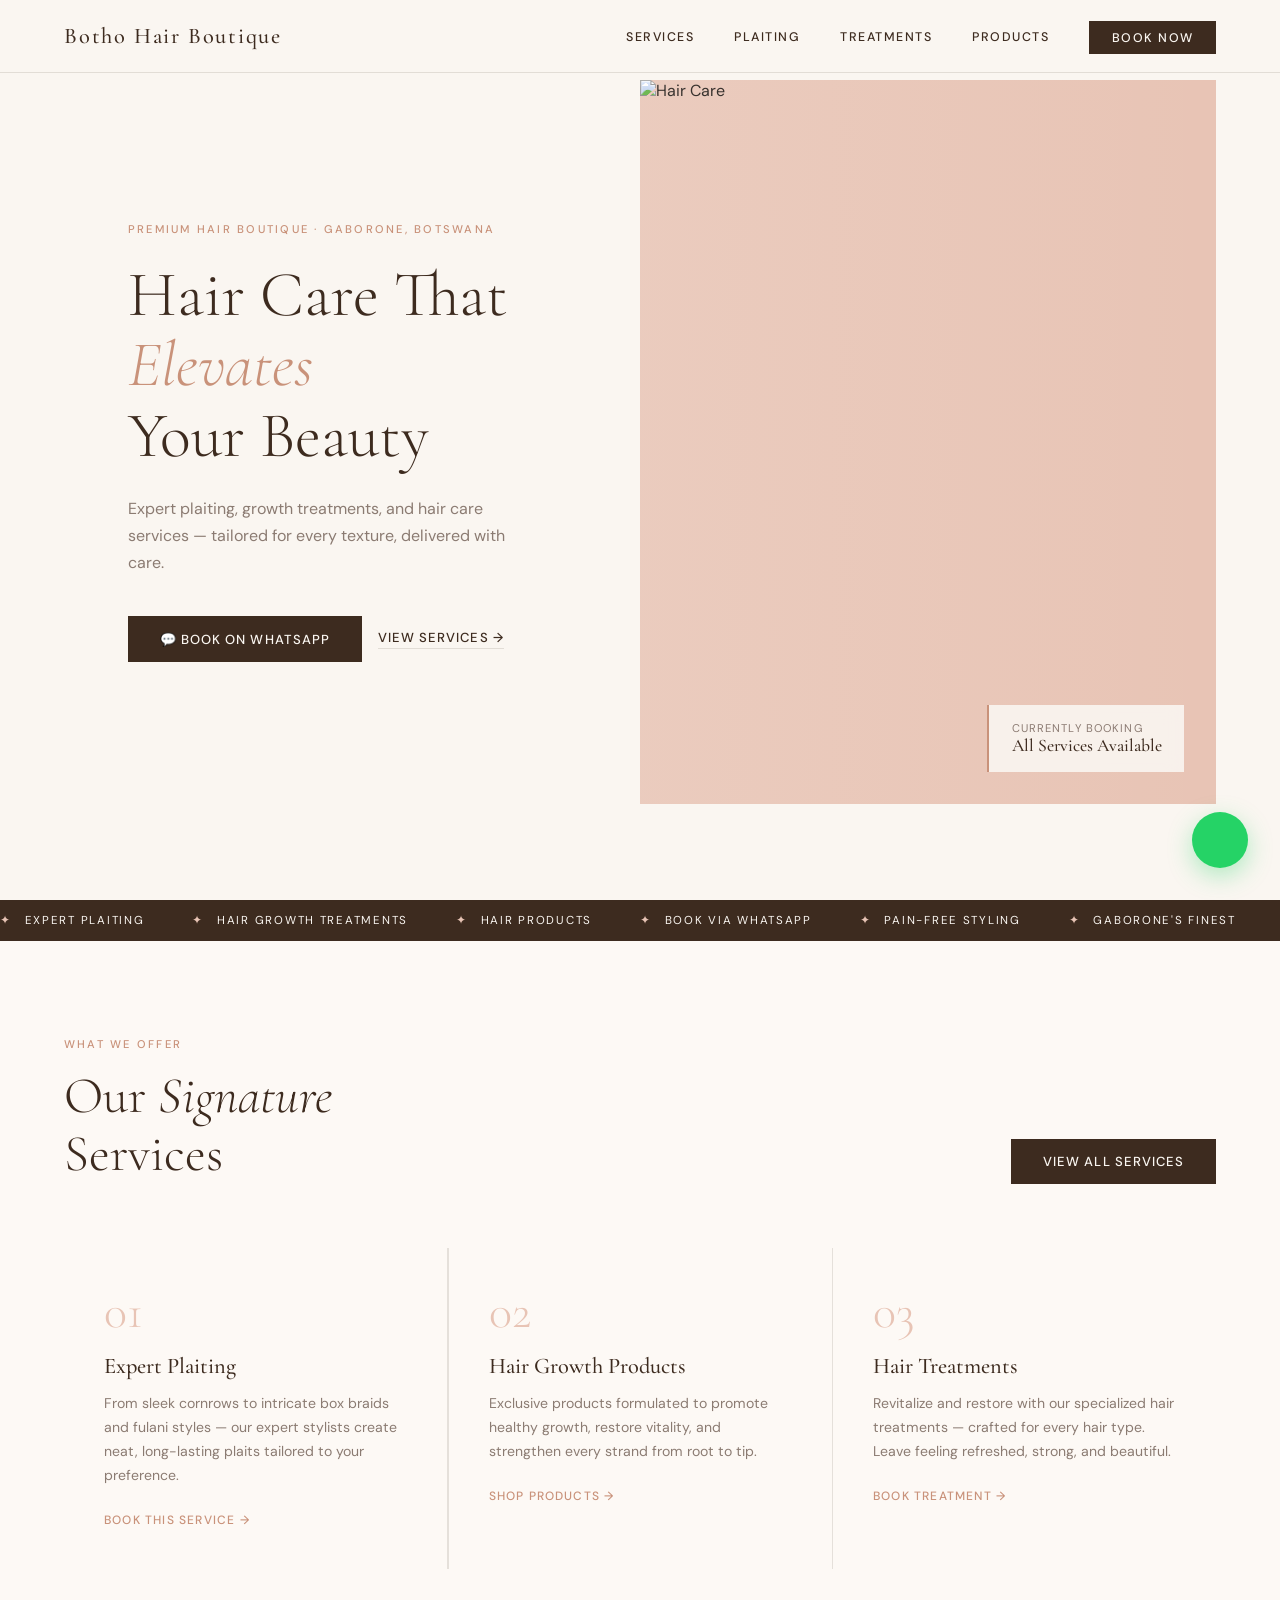
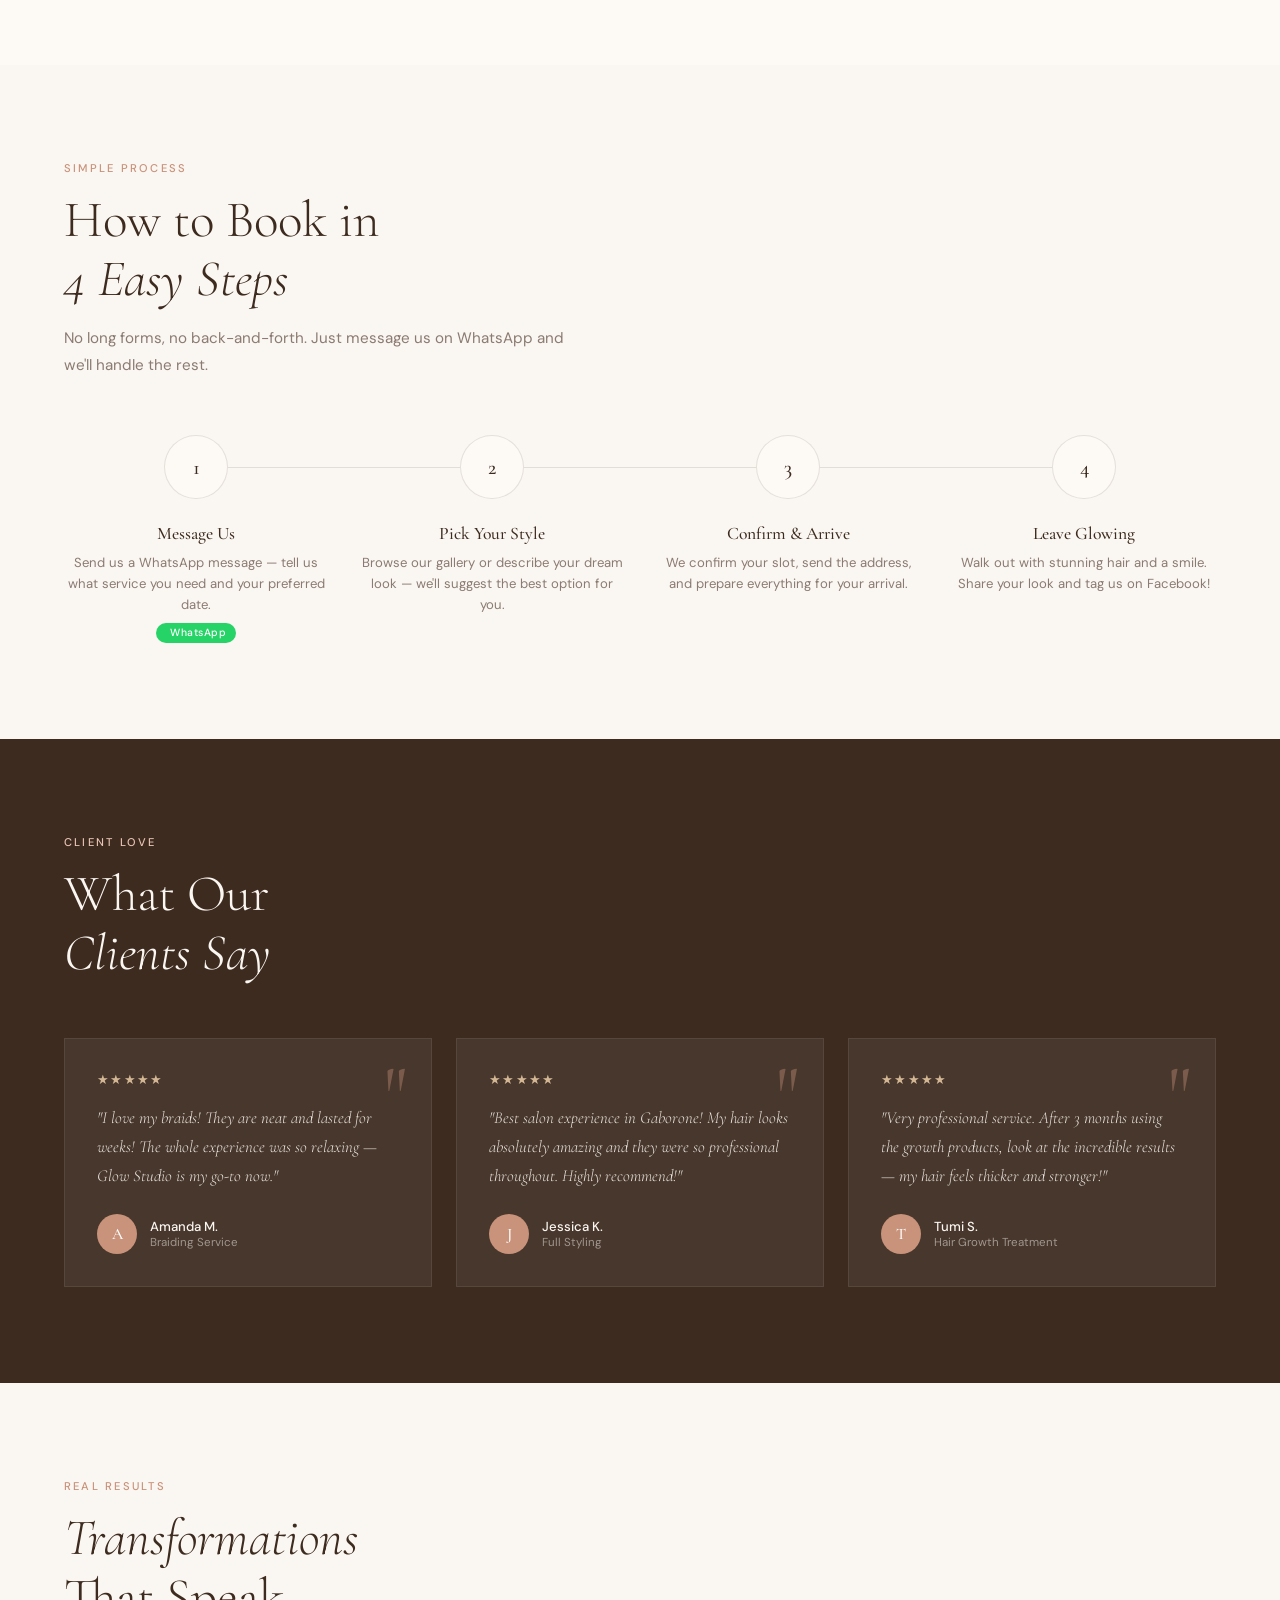
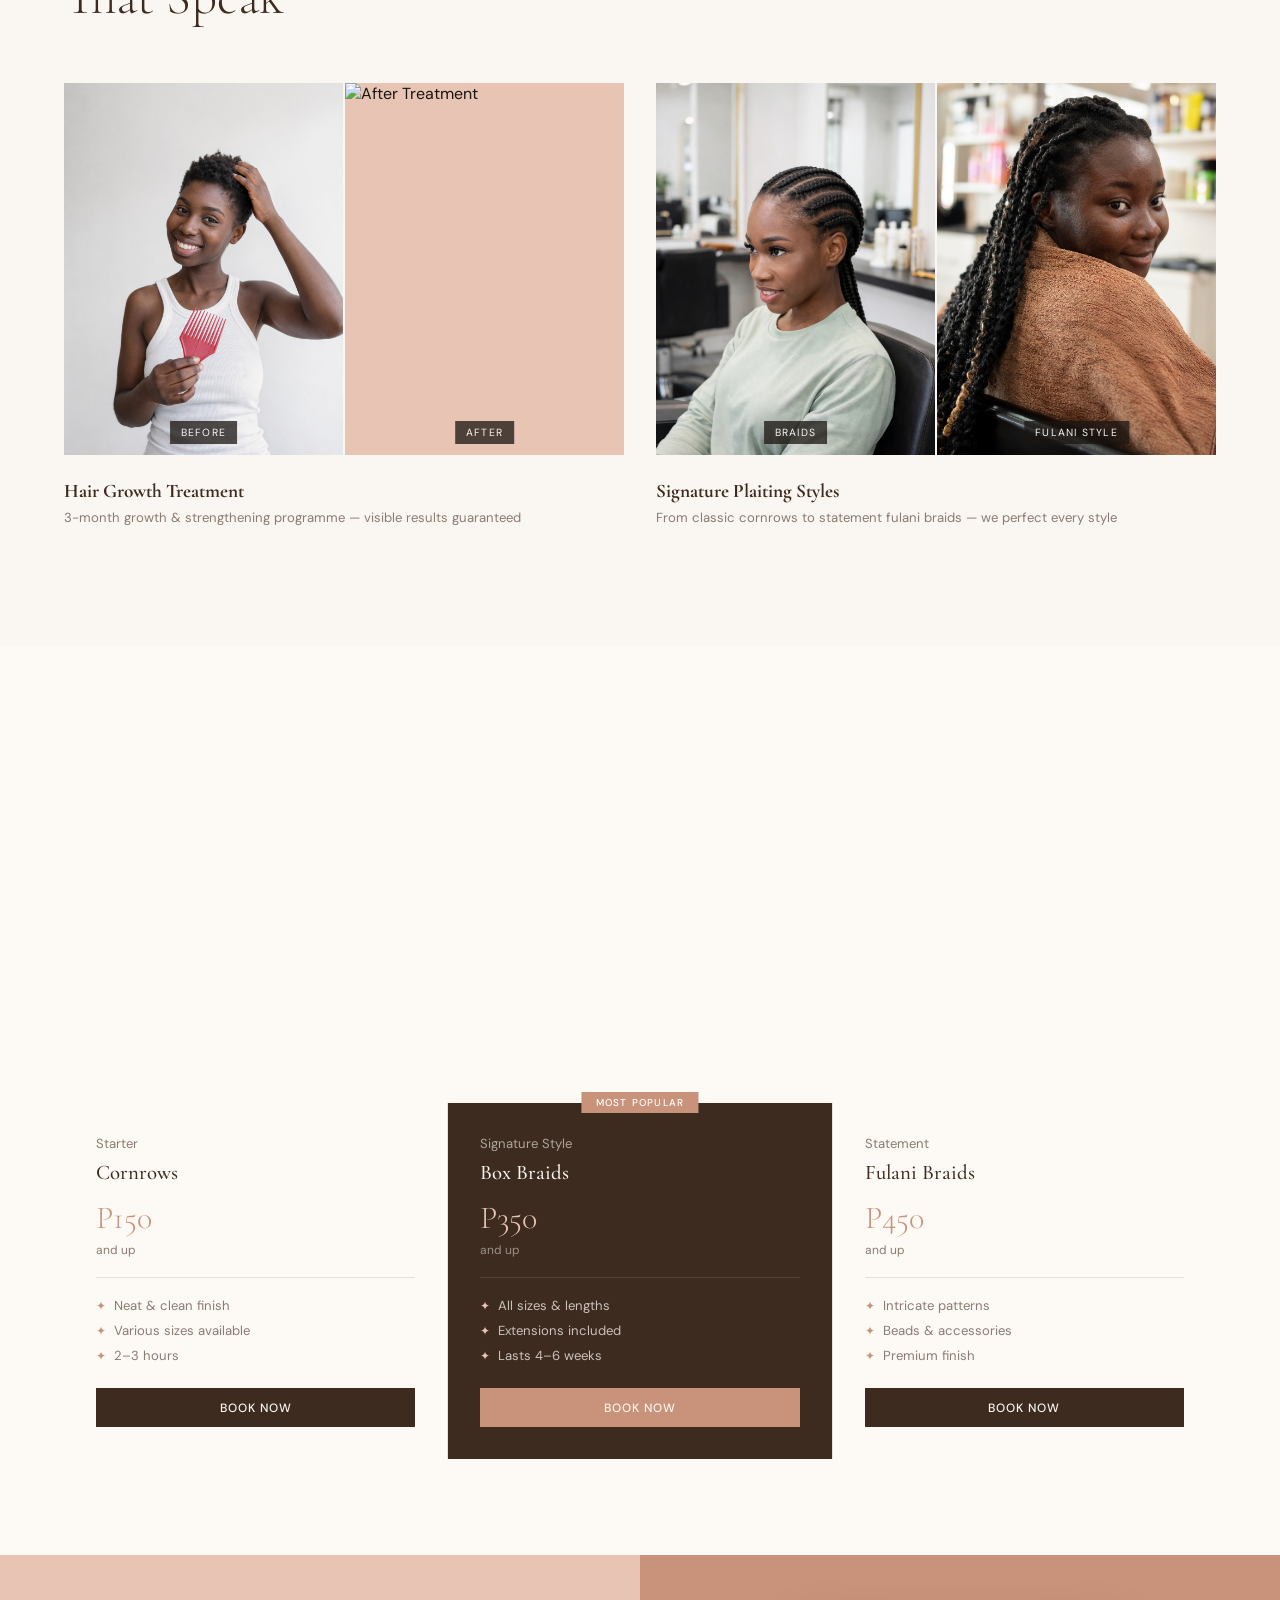
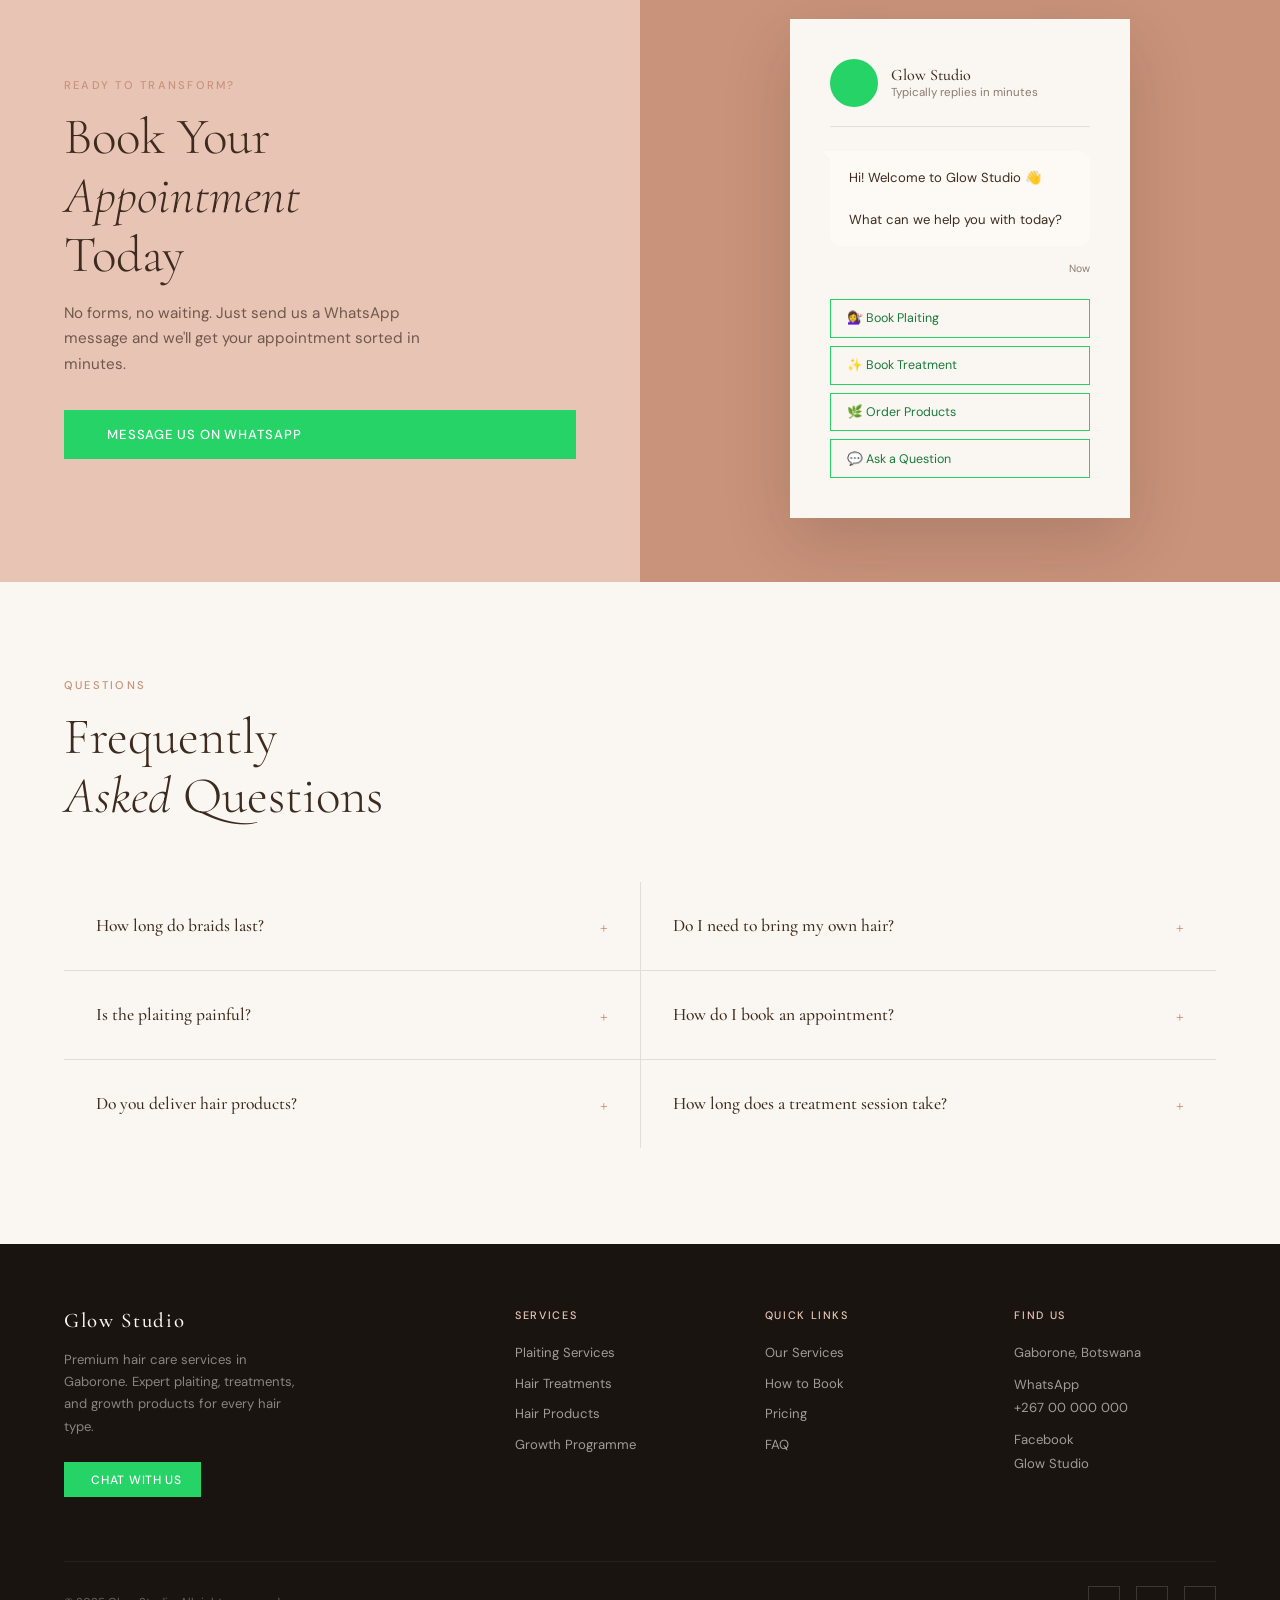
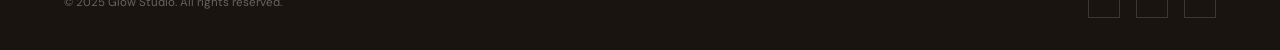
==== index.html @ 49e92385 "Renaming html file to index and editing navigation bar" ====
<!DOCTYPE html>
<html lang="en">
<head>
<meta charset="UTF-8">
<meta name="viewport" content="width=device-width, initial-scale=1.0">
<title>Glow Studio — Premium Hair Care in Gaborone</title>
<link href="https://fonts.googleapis.com/css2?family=Cormorant+Garamond:ital,wght@0,300;0,400;0,500;0,600;1,300;1,400&family=DM+Sans:wght@300;400;500&display=swap" rel="stylesheet">
<link rel="stylesheet" href="styles.css">
<link rel="stylesheet" href="../shared.css">


<link rel="stylesheet" href="https://cdnjs.cloudflare.com/ajax/libs/font-awesome/7.0.1/css/all.min.css" integrity="sha512-2SwdPD6INVrV/lHTZbO2nodKhrnDdJK9/kg2XD1r9uGqPo1cUbujc+IYdlYdEErWNu69gVcYgdxlmVmzTWnetw==" crossorigin="anonymous" referrerpolicy="no-referrer" />
</head>

<body>

<!-- NAV -->
<!-- NAV -->
<nav id="navbar">
  <a href="index.html" class="nav-logo">Botho Hair Boutique</a>
  <ul class="nav-links">
    <li><a href="services.html">Services</a></li>
    <li><a href="services/plaiting.html">Plaiting</a></li>
    <li><a href="services/treatments.html">Treatments</a></li>
    <li><a href="services/products.html">Products</a></li>
    <li><a href="https://wa.me/26778416589?text=Hi%20Botho!%20I'd%20like%20to%20book%20a%20plaiting%20session." target="_blank" class="nav-cta">Book Now</a></li>
  </ul>
  <button class="nav-hamburger" onclick="toggleMenu()"><span></span><span></span><span></span></button>
</nav>
<div class="mobile-menu" id="mobileMenu">
  <a href="services.html">All Services</a>
  <a href="services/plaiting.html">Plaiting</a>
  <a href="services/treatments.html">Treatments</a>
  <a href="services/products.html">Products</a>
  <a href="https://wa.me/26778416589?text=Hi%20Botho!%20I'd%20like%20to%20book." target="_blank">Book on WhatsApp</a>
</div>

<!-- HERO -->
<section class="hero">
  <div class="hero-left">
    <p class="hero-tag">Premium Hair Boutique · Gaborone, Botswana</p>
    <h1 class="hero-h1">Hair Care That<br><em>Elevates</em><br>Your Beauty</h1>
    <p class="hero-sub">Expert plaiting, growth treatments, and hair care services — tailored for every texture, delivered with care.</p>
    <div class="hero-actions">
      <a href="https://wa.me/26700000000?text=Hi%20Botho%20Hair%20Boutique!%20I'd%20like%20to%20book%20an%20appointment." target="_blank" class="btn-primary">
        💬 Book on WhatsApp
      </a>
      <a href="#services" class="btn-ghost">View Services →</a>
    </div>
  </div>
  <div class="hero-right">
    <div class="hero-img-stack">
      <img src="https://cse24-100.github.io/cse24-100/index.html/growth.jpg" alt="Hair Care" class="active">
      <img src="https://cse24-100.github.io/cse24-100/index.html/second.webp" alt="Plaiting">
      <img src="https://cse24-100.github.io/cse24-100/index.html/hair-salon.avif" alt="Styles">
    </div>
    <div class="hero-overlay"></div>
    <div class="hero-caption">
      <p>Currently Booking</p>
      <strong>All Services Available</strong>
    </div>
  </div>
</section>

<!-- MARQUEE -->
<div class="marquee-bar">
  <div class="marquee-track">
    <span class="marquee-item"><span class="marquee-dot">✦</span> Expert Plaiting</span>
    <span class="marquee-item"><span class="marquee-dot">✦</span> Hair Growth Treatments</span>
    <span class="marquee-item"><span class="marquee-dot">✦</span> Hair Products</span>
    <span class="marquee-item"><span class="marquee-dot">✦</span> Book via WhatsApp</span>
    <span class="marquee-item"><span class="marquee-dot">✦</span> Pain-Free Styling</span>
    <span class="marquee-item"><span class="marquee-dot">✦</span> Gaborone's Finest</span>
    <span class="marquee-item"><span class="marquee-dot">✦</span> Expert Plaiting</span>
    <span class="marquee-item"><span class="marquee-dot">✦</span> Hair Growth Treatments</span>
    <span class="marquee-item"><span class="marquee-dot">✦</span> Hair Products</span>
    <span class="marquee-item"><span class="marquee-dot">✦</span> Book via WhatsApp</span>
    <span class="marquee-item"><span class="marquee-dot">✦</span> Pain-Free Styling</span>
    <span class="marquee-item"><span class="marquee-dot">✦</span> Gaborone's Finest</span>
  </div>
</div>

<!-- SERVICES -->
<section class="services-section" id="services">
  <div class="services-header reveal">
    <div>
      <p class="section-tag">What We Offer</p>
      <h2 class="section-title">Our <em>Signature</em><br>Services</h2>
    </div>
    <a href="https://wa.me/26700000000?text=Hi!%20I'd%20like%20to%20know%20more%20about%20your%20services." target="_blank" class="btn-primary">View All Services</a>
  </div>
  <div class="services-grid">
    <div class="service-card reveal">
      <div class="service-num">01</div>
      <div class="service-icon"><i class="fa-solid fa-person-dress"></i></div>
      <h3>Expert Plaiting</h3>
      <p>From sleek cornrows to intricate box braids and fulani styles — our expert stylists create neat, long-lasting plaits tailored to your preference.</p>
      <a href="https://wa.me/26700000000?text=Hi%20Botho!%20I'd%20like%20to%20book%20a%20plaiting%20session." target="_blank" class="service-wa">Book This Service →</a>
    </div>
    <div class="service-card reveal">
      <div class="service-num">02</div>
      <div class="service-icon"><i class="fa-brands fa-pagelines"></i></div>
      <h3>Hair Growth Products</h3>
      <p>Exclusive products formulated to promote healthy growth, restore vitality, and strengthen every strand from root to tip.</p>
      <a href="https://wa.me/26700000000?text=Hi%20Botho!%20I'd%20like%20to%20know%20about%20your%20hair%20growth%20products." target="_blank" class="service-wa">Shop Products →</a>
    </div>
    <div class="service-card reveal">
      <div class="service-num">03</div>
      <div class="service-icon"><i class="fa-solid fa-bottle-droplet"></i></div>
      <h3>Hair Treatments</h3>
      <p>Revitalize and restore with our specialized hair treatments — crafted for every hair type. Leave feeling refreshed, strong, and beautiful.</p>
      <a href="https://wa.me/26700000000?text=Hi%20Botho!%20I'd%20like%20to%20book%20a%20hair%20treatment." target="_blank" class="service-wa">Book Treatment →</a>
    </div>
  </div>
</section>

<!-- HOW IT WORKS -->
<section class="howitworks" id="how">
  <div class="reveal">
    <p class="section-tag">Simple Process</p>
    <h2 class="section-title">How to Book in<br><em>4 Easy Steps</em></h2>
    <p class="section-sub">No long forms, no back-and-forth. Just message us on WhatsApp and we'll handle the rest.</p>
  </div>
  <div class="steps-row">
    <div class="step reveal">
      <div class="step-circle">1</div>
      <h4>Message Us</h4>
      <p>Send us a WhatsApp message — tell us what service you need and your preferred date.</p>
      <span class="step-wa-badge"><i class="fa-brands fa-whatsapp"></i> WhatsApp</span>
    </div>
    <div class="step reveal">
      <div class="step-circle">2</div>
      <h4>Pick Your Style</h4>
      <p>Browse our gallery or describe your dream look — we'll suggest the best option for you.</p>
    </div>
    <div class="step reveal">
      <div class="step-circle">3</div>
      <h4>Confirm & Arrive</h4>
      <p>We confirm your slot, send the address, and prepare everything for your arrival.</p>
    </div>
    <div class="step reveal">
      <div class="step-circle">4</div>
      <h4>Leave Glowing</h4>
      <p>Walk out with stunning hair and a smile. Share your look and tag us on Facebook!</p>
    </div>
  </div>
</section>

<!-- TESTIMONIALS -->
<section class="testimonials-section" id="reviews">
  <div class="reveal">
    <p class="section-tag">Client Love</p>
    <h2 class="section-title">What Our<br><em>Clients Say</em></h2>
  </div>
  <div class="testimonials-grid">
    <div class="testimonial-card reveal">
      <div class="testimonial-stars">★★★★★</div>
      <blockquote>"I love my braids! They are neat and lasted for weeks! The whole experience was so relaxing — Glow Studio is my go-to now."</blockquote>
      <div class="testimonial-author">
        <div class="testimonial-avatar">A</div>
        <div>
          <div class="testimonial-name">Amanda M.</div>
          <div class="testimonial-service">Braiding Service</div>
        </div>
      </div>
    </div>
    <div class="testimonial-card reveal">
      <div class="testimonial-stars">★★★★★</div>
      <blockquote>"Best salon experience in Gaborone! My hair looks absolutely amazing and they were so professional throughout. Highly recommend!"</blockquote>
      <div class="testimonial-author">
        <div class="testimonial-avatar">J</div>
        <div>
          <div class="testimonial-name">Jessica K.</div>
          <div class="testimonial-service">Full Styling</div>
        </div>
      </div>
    </div>
    <div class="testimonial-card reveal">
      <div class="testimonial-stars">★★★★★</div>
      <blockquote>"Very professional service. After 3 months using the growth products, look at the incredible results — my hair feels thicker and stronger!"</blockquote>
      <div class="testimonial-author">
        <div class="testimonial-avatar">T</div>
        <div>
          <div class="testimonial-name">Tumi S.</div>
          <div class="testimonial-service">Hair Growth Treatment</div>
        </div>
      </div>
    </div>
  </div>
</section>

<!-- BEFORE / AFTER -->
<section class="ba-section">
  <div class="reveal">
    <p class="section-tag">Real Results</p>
    <h2 class="section-title"><em>Transformations</em><br>That Speak</h2>
  </div>
  <div class="ba-grid">
    <div class="ba-card reveal">
      <div class="ba-images">
        <div class="ba-img-wrap">
          <img src="Before Hair Transformation.png" alt="Before Treatment">
          <span class="ba-label">Before</span>
        </div>
        <div class="ba-img-wrap">
          <img src="medium-shot-smiley-woman-with-pink-brush.jpg" alt="After Treatment">
          <span class="ba-label">After</span>
        </div>
      </div>
      <div class="ba-card-info">
        <h4>Hair Growth Treatment</h4>
        <p>3-month growth & strengthening programme — visible results guaranteed</p>
      </div>
    </div>
    <div class="ba-card reveal">
      <div class="ba-images">
        <div class="ba-img-wrap">
          <img src="braided-cornrows-in-rows.png" alt="Braids">
          <span class="ba-label">Braids</span>
        </div>
        <div class="ba-img-wrap">
          <img src="young-woman-getting-her-hair-done-beauty-salon.jpg" alt="Fulani">
          <span class="ba-label">Fulani Style</span>
        </div>
      </div>
      <div class="ba-card-info">
        <h4>Signature Plaiting Styles</h4>
        <p>From classic cornrows to statement fulani braids — we perfect every style</p>
      </div>
    </div>
  </div>
</section>

<!-- PRICING -->
<section class="pricing-section" id="pricing">
  <div class="pricing-header reveal">
    <p class="section-tag">Investment</p>
    <h2 class="section-title">Simple, <em>Transparent</em><br>Pricing</h2>
    <p class="section-sub">All prices in Botswana Pula. WhatsApp us to confirm current pricing and availability.</p>
  </div>
  <div class="pricing-tabs reveal">
    <button class="pricing-tab active" onclick="showPricing('plaiting')">Plaiting</button>
    <button class="pricing-tab" onclick="showPricing('treatments')">Treatments</button>
    <button class="pricing-tab" onclick="showPricing('products')">Products</button>
  </div>

  <div class="pricing-grid active" id="pricing-plaiting">
    <div class="pricing-card">
      <div class="pricing-service">Starter</div>
      <div class="pricing-name">Cornrows</div>
      <div class="pricing-price">P150</div>
      <div class="pricing-unit">and up</div>
      <div class="pricing-divider"></div>
      <div class="pricing-feature"><span class="pricing-check">✦</span> Neat & clean finish</div>
      <div class="pricing-feature"><span class="pricing-check">✦</span> Various sizes available</div>
      <div class="pricing-feature"><span class="pricing-check">✦</span> 2–3 hours</div>
      <a href="https://wa.me/26700000000?text=Hi%20Botho!%20I'd%20like%20to%20book%20Cornrows." target="_blank" class="pricing-wa">Book Now</a>
    </div>
    <div class="pricing-card featured">
      <div class="featured-tag">Most Popular</div>
      <div class="pricing-service">Signature Style</div>
      <div class="pricing-name">Box Braids</div>
      <div class="pricing-price">P350</div>
      <div class="pricing-unit">and up</div>
      <div class="pricing-divider"></div>
      <div class="pricing-feature"><span class="pricing-check">✦</span> All sizes & lengths</div>
      <div class="pricing-feature"><span class="pricing-check">✦</span> Extensions included</div>
      <div class="pricing-feature"><span class="pricing-check">✦</span> Lasts 4–6 weeks</div>
      <a href="https://wa.me/26700000000?text=Hi%20Botho!%20I'd%20like%20to%20book%20Box%20Braids." target="_blank" class="pricing-wa">Book Now</a>
    </div>
    <div class="pricing-card">
      <div class="pricing-service">Statement</div>
      <div class="pricing-name">Fulani Braids</div>
      <div class="pricing-price">P450</div>
      <div class="pricing-unit">and up</div>
      <div class="pricing-divider"></div>
      <div class="pricing-feature"><span class="pricing-check">✦</span> Intricate patterns</div>
      <div class="pricing-feature"><span class="pricing-check">✦</span> Beads & accessories</div>
      <div class="pricing-feature"><span class="pricing-check">✦</span> Premium finish</div>
      <a href="https://wa.me/26700000000?text=Hi%20Botho!%20I'd%20like%20to%20book%20Fulani%20Braids." target="_blank" class="pricing-wa">Book Now</a>
    </div>
  </div>

  <div class="pricing-grid" id="pricing-treatments">
    <div class="pricing-card">
      <div class="pricing-service">Restore</div>
      <div class="pricing-name">Deep Conditioning</div>
      <div class="pricing-price">P120</div>
      <div class="pricing-unit">per session</div>
      <div class="pricing-divider"></div>
      <div class="pricing-feature"><span class="pricing-check">✦</span> Moisture restoration</div>
      <div class="pricing-feature"><span class="pricing-check">✦</span> Scalp massage</div>
      <div class="pricing-feature"><span class="pricing-check">✦</span> 45–60 minutes</div>
      <a href="https://wa.me/26700000000?text=Hi%20Botho!%20I'd%20like%20to%20book%20a%20Deep%20Conditioning%20treatment." target="_blank" class="pricing-wa">Book Now</a>
    </div>
    <div class="pricing-card featured">
      <div class="featured-tag">Best Value</div>
      <div class="pricing-service">Grow & Strengthen</div>
      <div class="pricing-name">Growth Programme</div>
      <div class="pricing-price">P280</div>
      <div class="pricing-unit">per month</div>
      <div class="pricing-divider"></div>
      <div class="pricing-feature"><span class="pricing-check">✦</span> Monthly treatment</div>
      <div class="pricing-feature"><span class="pricing-check">✦</span> Growth product included</div>
      <div class="pricing-feature"><span class="pricing-check">✦</span> Progress tracking</div>
      <a href="https://wa.me/26700000000?text=Hi%20Botho!%20I'd%20like%20to%20start%20the%20Growth%20Programme." target="_blank" class="pricing-wa">Book Now</a>
    </div>
    <div class="pricing-card">
      <div class="pricing-service">Premium</div>
      <div class="pricing-name">Full Spa Treatment</div>
      <div class="pricing-price">P380</div>
      <div class="pricing-unit">per session</div>
      <div class="pricing-divider"></div>
      <div class="pricing-feature"><span class="pricing-check">✦</span> Full hair & scalp treatment</div>
      <div class="pricing-feature"><span class="pricing-check">✦</span> Steam treatment</div>
      <div class="pricing-feature"><span class="pricing-check">✦</span> 90-minute session</div>
      <a href="https://wa.me/26700000000?text=Hi%20Botho!%20I'd%20like%20to%20book%20the%20Full%20Spa%20Treatment." target="_blank" class="pricing-wa">Book Now</a>
    </div>
  </div>

  <div class="pricing-grid" id="pricing-products">
    <div class="pricing-card">
      <div class="pricing-service">Daily Care</div>
      <div class="pricing-name">Growth Oil</div>
      <div class="pricing-price">P95</div>
      <div class="pricing-unit">per bottle</div>
      <div class="pricing-divider"></div>
      <div class="pricing-feature"><span class="pricing-check">✦</span> Natural ingredients</div>
      <div class="pricing-feature"><span class="pricing-check">✦</span> Stimulates follicles</div>
      <div class="pricing-feature"><span class="pricing-check">✦</span> 60ml bottle</div>
      <a href="https://wa.me/26700000000?text=Hi%20Botho!%20I'd%20like%20to%20order%20the%20Growth%20Oil." target="_blank" class="pricing-wa">Order Now</a>
    </div>
    <div class="pricing-card featured">
      <div class="featured-tag">Best Seller</div>
      <div class="pricing-service">Complete Kit</div>
      <div class="pricing-name">Growth Bundle</div>
      <div class="pricing-price">P220</div>
      <div class="pricing-unit">full kit</div>
      <div class="pricing-divider"></div>
      <div class="pricing-feature"><span class="pricing-check">✦</span> Oil + Shampoo + Mask</div>
      <div class="pricing-feature"><span class="pricing-check">✦</span> 12-week supply</div>
      <div class="pricing-feature"><span class="pricing-check">✦</span> Free delivery in Gaborone</div>
      <a href="https://wa.me/26700000000?text=Hi%20Botho!%20I'd%20like%20to%20order%20the%20Growth%20Bundle." target="_blank" class="pricing-wa">Order Now</a>
    </div>
    <div class="pricing-card">
      <div class="pricing-service">Treatment</div>
      <div class="pricing-name">Deep Repair Mask</div>
      <div class="pricing-price">P110</div>
      <div class="pricing-unit">per jar</div>
      <div class="pricing-divider"></div>
      <div class="pricing-feature"><span class="pricing-check">✦</span> Intensive repair</div>
      <div class="pricing-feature"><span class="pricing-check">✦</span> All hair types</div>
      <div class="pricing-feature"><span class="pricing-check">✦</span> 250ml jar</div>
      <a href="https://wa.me/26700000000?text=Hi%20Botho!%20I'd%20like%20to%20order%20the%20Deep%20Repair%20Mask." target="_blank" class="pricing-wa">Order Now</a>
    </div>
  </div>
</section>

<!-- BOOK CTA -->
<div class="book-cta" id="book">
  <div class="book-cta-left">
    <p class="section-tag">Ready to Transform?</p>
    <h2 class="section-title">Book Your<br><em>Appointment</em><br>Today</h2>
    <p class="book-cta-sub">No forms, no waiting. Just send us a WhatsApp message and we'll get your appointment sorted in minutes.</p>
    <a href="https://wa.me/26700000000?text=Hi%20Botho%20Hair%20Boutique!%20I'd%20like%20to%20book%20an%20appointment.%20Can%20you%20help%20me?" target="_blank" class="wa-main-btn">
      <i class="fa-brands fa-whatsapp"></i> Message Us on WhatsApp
    </a>
  </div>
  <div class="book-cta-right">
    <div class="wa-card">
      <div class="wa-card-header">
        <div class="wa-icon"><i class="fa-brands fa-whatsapp"></i></div>
        <div>
          <div class="wa-card-brand">Glow Studio</div>
          <div class="wa-card-handle">Typically replies in minutes</div>
        </div>
      </div>
      <div class="wa-message">
        Hi! Welcome to Glow Studio 👋<br><br>
        What can we help you with today?
      </div>
      <div class="wa-time">Now</div>
      <div class="wa-reply-btns">
        <button class="wa-reply-btn" onclick="openWA('I%20want%20to%20book%20a%20plaiting%20session')">💇‍♀️ Book Plaiting</button>
        <button class="wa-reply-btn" onclick="openWA('I%20want%20to%20book%20a%20hair%20treatment')">✨ Book Treatment</button>
        <button class="wa-reply-btn" onclick="openWA('I%20want%20to%20order%20hair%20products')">🌿 Order Products</button>
        <button class="wa-reply-btn" onclick="openWA('I%20have%20a%20question%20about%20your%20services')">💬 Ask a Question</button>
      </div>
    </div>
  </div>
</div>

<!-- FAQ -->
<section class="faq-section" id="faq">
  <div class="reveal">
    <p class="section-tag">Questions</p>
    <h2 class="section-title">Frequently<br><em>Asked</em> Questions</h2>
  </div>
  <div class="faq-grid">
    <div class="faq-item" onclick="toggleFaq(this)">
      <div class="faq-q">How long do braids last? <span class="faq-toggle">+</span></div>
      <div class="faq-a">With proper care, our braids typically last 4–8 weeks. Box braids and cornrows can last up to 6 weeks. We'll advise on aftercare during your appointment.</div>
    </div>
    <div class="faq-item" onclick="toggleFaq(this)">
      <div class="faq-q">Do I need to bring my own hair? <span class="faq-toggle">+</span></div>
      <div class="faq-a">No need — we supply extensions for most styles. Just let us know your preferred length and colour when booking on WhatsApp.</div>
    </div>
    <div class="faq-item" onclick="toggleFaq(this)">
      <div class="faq-q">Is the plaiting painful? <span class="faq-toggle">+</span></div>
      <div class="faq-a">We specialise in pain-free styling. We never pull too tight and always check your comfort throughout the session.</div>
    </div>
    <div class="faq-item" onclick="toggleFaq(this)">
      <div class="faq-q">How do I book an appointment? <span class="faq-toggle">+</span></div>
      <div class="faq-a">Simply WhatsApp us! Tell us which service you want, your preferred date and time, and we'll confirm your slot quickly — usually within minutes.</div>
    </div>
    <div class="faq-item" onclick="toggleFaq(this)">
      <div class="faq-q">Do you deliver hair products? <span class="faq-toggle">+</span></div>
      <div class="faq-a">Yes! We offer free delivery within Gaborone for orders over P150. WhatsApp us your order and address and we'll arrange delivery.</div>
    </div>
    <div class="faq-item" onclick="toggleFaq(this)">
      <div class="faq-q">How long does a treatment session take? <span class="faq-toggle">+</span></div>
      <div class="faq-a">Treatment sessions range from 45 minutes (deep conditioning) to 90 minutes (full spa treatment). We'll give you an exact time when booking.</div>
    </div>
  </div>
</section>

<!-- FOOTER -->
<footer>
  <div class="footer-grid">
    <div class="footer-brand">
      <a href="#" class="nav-logo">Glow Studio</a>
      <p>Premium hair care services in Gaborone. Expert plaiting, treatments, and growth products for every hair type.</p>
      <a href="https://wa.me/26700000000?text=Hi%20Botho%20Hair%20Boutique!" target="_blank" class="footer-wa-link"><i class="fa-brands fa-whatsapp"></i> Chat With Us</a>
    </div>
    <div>
      <h5>Services</h5>
      <ul>
        <li><a href="https://wa.me/26700000000?text=Book%20Plaiting" target="_blank">Plaiting Services</a></li>
        <li><a href="https://wa.me/26700000000?text=Book%20Treatment" target="_blank">Hair Treatments</a></li>
        <li><a href="https://wa.me/26700000000?text=Order%20Products" target="_blank">Hair Products</a></li>
        <li><a href="https://wa.me/26700000000?text=Growth%20Programme" target="_blank">Growth Programme</a></li>
      </ul>
    </div>
    <div>
      <h5>Quick Links</h5>
      <ul>
        <li><a href="#services">Our Services</a></li>
        <li><a href="#how">How to Book</a></li>
        <li><a href="#pricing">Pricing</a></li>
        <li><a href="#faq">FAQ</a></li>
      </ul>
    </div>
    <div class="footer-contact">
      <h5>Find Us</h5>
      <p><i class="fa-solid fa-location-dot"></i> Gaborone, Botswana</p>
      <p style="margin-top:0.5rem"><i class="fa-brands fa-whatsapp"></i> WhatsApp<br>+267 00 000 000</p>
      <p style="margin-top:0.5rem"><i class="fa-brands fa-facebook"></i> Facebook<br>Glow Studio</p>
    </div>
  </div>
  <div class="footer-bottom">
    <p>© 2025 Glow Studio. All rights reserved.</p>
    <div class="footer-social">
      <a href="#" class="social-btn"><i class="fa-brands fa-facebook"></i></a>
      <a href="#" class="social-btn"><i class="fa-brands fa-instagram"></i></a>
      <a href="https://wa.me/26700000000" target="_blank" class="social-btn"><i class="fa-brands fa-whatsapp"></i></a>
    </div>
  </div>
</footer>

<!-- FLOATING WA -->
<a href="https://wa.me/26700000000?text=Hi%20Botho%20Hair%20Boutique!%20I'd%20like%20to%20book%20an%20appointment." target="_blank" class="floating-wa" title="Book on WhatsApp"><i class="fa-brands fa-whatsapp"></i></a>

<script>
  // Hero image slideshow
  const imgs = document.querySelectorAll('.hero-img-stack img');
  let current = 0;
  setInterval(() => {
    imgs[current].classList.remove('active');
    current = (current + 1) % imgs.length;
    imgs[current].classList.add('active');
  }, 4000);

  // Scroll reveal
  const reveals = document.querySelectorAll('.reveal');
  const observer = new IntersectionObserver((entries) => {
    entries.forEach((entry, i) => {
      if (entry.isIntersecting) {
        setTimeout(() => entry.target.classList.add('visible'), 100);
        observer.unobserve(entry.target);
      }
    });
  }, { threshold: 0.1 });
  reveals.forEach(el => observer.observe(el));

  // Stagger child reveals in grids
  document.querySelectorAll('.services-grid, .testimonials-grid, .steps-row, .ba-grid').forEach(grid => {
    grid.querySelectorAll('.reveal').forEach((el, i) => {
      el.style.transitionDelay = `${i * 0.1}s`;
    });
  });

  // Mobile nav toggle
  function toggleMenu() {
    const menu = document.getElementById('mobileMenu');
    const btn = document.querySelector('.nav-hamburger');
    menu.classList.toggle('open');
    btn.classList.toggle('open');
  }

  // Close mobile menu when a link is clicked
  document.querySelectorAll('#mobileMenu a').forEach(link => {
    link.addEventListener('click', () => {
      const menu = document.getElementById('mobileMenu');
      const btn = document.querySelector('.nav-hamburger');
      menu.classList.remove('open');
      btn.classList.remove('open');
    });
  });

  // Pricing tabs
  function showPricing(tab) {
    document.querySelectorAll('.pricing-grid').forEach(g => g.classList.remove('active'));
    document.querySelectorAll('.pricing-tab').forEach(t => t.classList.remove('active'));
    document.getElementById('pricing-' + tab).classList.add('active');
    event.target.classList.add('active');
  }

  // FAQ toggle
  function toggleFaq(item) {
    item.classList.toggle('open');
  }

  // WhatsApp quick replies
  function openWA(message) {
    window.open(`https://wa.me/26700000000?text=${message}`, '_blank');
  }

  // Nav scroll effect
  window.addEventListener('scroll', () => {
    document.querySelector('nav').style.boxShadow = 
      window.scrollY > 50 ? '0 4px 24px rgba(26,20,16,0.08)' : 'none';
  });
</script>
</body>
</html>
---- styles.css ----
:root {
    --cream: #FAF6F1;
    --warm-white: #FDF9F5;
    --deep: #1A1410;
    --brown: #3D2B1F;
    --rose: #C9927A;
    --rose-light: #E8C4B5;
    --gold: #B8976A;
    --gold-light: #D4B896;
    --muted: #8B7B72;
    --border: rgba(61,43,31,0.12);
  }

  *, *::before, *::after { margin: 0; padding: 0; box-sizing: border-box; }

  html { scroll-behavior: smooth; }

  body {
    font-family: 'DM Sans', sans-serif;
    background: var(--cream);
    color: var(--deep);
    overflow-x: hidden;
  }

/* ── NAV ── */
nav {
  position: fixed; top: 0; left: 0; right: 0; z-index: 100;
  display: flex; align-items: center; justify-content: space-between;
  padding: 1.4rem 4rem;
  background: rgba(250,246,241,0.92);
  backdrop-filter: blur(12px);
  border-bottom: 1px solid var(--border);
  transition: box-shadow 0.3s;
}
.nav-logo {
  font-family: 'Cormorant Garamond', serif;
  font-size: 1.4rem; font-weight: 500; letter-spacing: 0.08em;
  color: var(--brown); text-decoration: none;
}
.nav-links { display: flex; gap: 2.5rem; list-style: none; align-items: center; }
.nav-links a {
  font-size: 0.78rem; letter-spacing: 0.12em; text-transform: uppercase;
  color: var(--brown); text-decoration: none; font-weight: 500;
  position: relative; padding-bottom: 2px; transition: color 0.3s;
}
.nav-links a::after {
  content: ''; position: absolute; bottom: 0; left: 0; right: 0;
  height: 1px; background: var(--rose); transform: scaleX(0);
  transition: transform 0.3s ease;
}
.nav-links a:hover::after, .nav-links a.active::after { transform: scaleX(1); }
.nav-links a.active { color: var(--rose); }
.nav-cta {
  background: var(--brown) !important; color: var(--cream) !important;
  padding: 0.55rem 1.4rem !important;
}
.nav-cta::after { display: none !important; }
.nav-cta:hover { background: var(--rose) !important; }

  /* Mobile nav toggle */
.nav-hamburger {
  display: none; flex-direction: column; gap: 5px;
  background: none; border: none; cursor: pointer; padding: 4px;
}
.nav-hamburger span {
  display: block; width: 24px; height: 1.5px; background: var(--brown);
  transition: all 0.3s;
}
.mobile-menu {
  display: none; position: fixed; top: 68px; left: 0; right: 0; z-index: 99;
  background: rgba(250,246,241,0.98); backdrop-filter: blur(12px);
  border-bottom: 1px solid var(--border);
  padding: 1.5rem 2rem; flex-direction: column; gap: 1.2rem;
}
.mobile-menu a {
  font-size: 0.82rem; letter-spacing: 0.12em; text-transform: uppercase;
  color: var(--brown); text-decoration: none; font-weight: 500;
}
.mobile-menu.open { display: flex; }


  /* ── HERO ── */
  .hero {
    min-height: 100vh;
    display: grid; grid-template-columns: 1fr 1fr;
    padding-top: 80px;
    overflow: hidden;
  }
  .hero-left {
    display: flex; flex-direction: column; justify-content: center;
    padding: 5rem 4rem 5rem 4rem;
    position: relative;
  }
  .hero-tag {
    font-size: 0.7rem; letter-spacing: 0.2em; text-transform: uppercase;
    color: var(--rose); margin-bottom: 1.5rem; font-weight: 500;
    opacity: 0; animation: fadeUp 0.8s 0.2s forwards;
  }
  .hero-h1 {
    font-family: 'Cormorant Garamond', serif;
    font-size: clamp(3rem, 5vw, 5rem);
    font-weight: 300; line-height: 1.1;
    color: var(--brown); margin-bottom: 1.5rem;
    opacity: 0; animation: fadeUp 0.8s 0.4s forwards;
  }
  .hero-h1 em { font-style: italic; color: var(--rose); }
  .hero-sub {
    font-size: 1rem; line-height: 1.7; color: var(--muted);
    max-width: 400px; margin-bottom: 2.5rem;
    opacity: 0; animation: fadeUp 0.8s 0.6s forwards;
  }
  .hero-actions {
    display: flex; gap: 1rem; align-items: center;
    opacity: 0; animation: fadeUp 0.8s 0.8s forwards;
  }
  .btn-primary {
    display: inline-flex; align-items: center; gap: 0.5rem;
    background: var(--brown); color: var(--cream);
    padding: 0.9rem 2rem; font-size: 0.82rem;
    letter-spacing: 0.08em; text-transform: uppercase;
    text-decoration: none; border: none; cursor: pointer;
    transition: background 0.3s, transform 0.2s;
    font-family: 'DM Sans', sans-serif; font-weight: 500;
  }
  .btn-primary:hover { background: var(--rose); transform: translateY(-1px); }
  .btn-ghost {
    font-size: 0.82rem; color: var(--brown); text-decoration: none;
    letter-spacing: 0.08em; text-transform: uppercase; font-weight: 500;
    padding-bottom: 2px; border-bottom: 1px solid var(--border);
    transition: border-color 0.3s, color 0.3s;
  }
  .btn-ghost:hover { color: var(--rose); border-color: var(--rose); }

  .hero-right {
    position: relative; overflow: hidden;
    background: var(--rose-light);
  }
  .hero-img-stack { position: absolute; inset: 0; }
  .hero-img-stack img {
    width: 100%; height: 100%; object-fit: cover;
    opacity: 0; position: absolute; top: 0; left: 0;
    transition: opacity 1.2s ease;
  }
  .hero-img-stack img.active { opacity: 1; }
  .hero-overlay {
    position: absolute; inset: 0;
    background: linear-gradient(to right, rgba(250,246,241,0.15), transparent);
    z-index: 1;
  }
  .hero-caption {
    position: absolute; bottom: 2rem; right: 2rem; z-index: 2;
    background: rgba(250,246,241,0.9); backdrop-filter: blur(8px);
    padding: 1rem 1.4rem; border-left: 2px solid var(--rose);
    opacity: 0; animation: fadeUp 0.8s 1s forwards;
  }
  .hero-caption p { font-size: 0.7rem; color: var(--muted); letter-spacing: 0.1em; text-transform: uppercase; }
  .hero-caption strong { font-family: 'Cormorant Garamond', serif; font-size: 1.1rem; color: var(--brown); font-weight: 500; }

  /* ── MARQUEE ── */
  .marquee-bar {
    background: var(--brown); color: var(--cream);
    padding: 0.8rem 0; overflow: hidden;
  }
  .marquee-track {
    display: flex; gap: 3rem; white-space: nowrap;
    animation: marquee 20s linear infinite;
  }
  .marquee-item {
    display: flex; align-items: center; gap: 0.8rem;
    font-size: 0.72rem; letter-spacing: 0.15em; text-transform: uppercase;
    font-weight: 400;
  }
  .marquee-dot { color: var(--rose-light); }

  /* ── SECTION SHARED ── */
  section { padding: 6rem 4rem; }
  .section-tag {
    font-size: 0.7rem; letter-spacing: 0.2em; text-transform: uppercase;
    color: var(--rose); margin-bottom: 1rem; font-weight: 500;
  }
  .section-title {
    font-family: 'Cormorant Garamond', serif;
    font-size: clamp(2rem, 4vw, 3.5rem);
    font-weight: 300; color: var(--brown); line-height: 1.15;
  }
  .section-title em { font-style: italic; }
  .section-sub {
    font-size: 0.95rem; color: var(--muted); line-height: 1.8;
    max-width: 500px; margin-top: 1rem;
  }

  /* ── SERVICES ── */
  .services-section { background: var(--warm-white); }
  .services-header {
    display: flex; justify-content: space-between; align-items: flex-end;
    margin-bottom: 4rem;
  }
  .services-grid {
    display: grid; grid-template-columns: repeat(3, 1fr); gap: 1.5px;
    background: var(--border);
  }
  .service-card {
    background: var(--warm-white); padding: 2.5rem;
    position: relative; overflow: hidden;
    transition: background 0.4s;
    cursor: default;
  }
  .service-card:hover { background: var(--cream); }
  .service-card::before {
    content: ''; position: absolute; bottom: 0; left: 0;
    height: 2px; background: var(--rose);
    width: 0; transition: width 0.4s ease;
  }
  .service-card:hover::before { width: 100%; }
  .service-num {
    font-family: 'Cormorant Garamond', serif;
    font-size: 3rem; font-weight: 300; color: var(--rose-light);
    line-height: 1; margin-bottom: 1rem;
  }
  .service-icon {
    font-size: 1.8rem; margin-bottom: 1rem;
  }
  .service-card h3 {
    font-family: 'Cormorant Garamond', serif;
    font-size: 1.4rem; font-weight: 500; color: var(--brown);
    margin-bottom: 0.8rem;
  }
  .service-card p { font-size: 0.88rem; color: var(--muted); line-height: 1.7; }
  .service-wa {
    margin-top: 1.5rem; display: inline-flex; align-items: center; gap: 0.4rem;
    font-size: 0.75rem; letter-spacing: 0.1em; text-transform: uppercase;
    color: var(--rose); text-decoration: none; font-weight: 500;
    transition: gap 0.3s;
  }
  .service-wa:hover { gap: 0.7rem; }

  /* ── HOW IT WORKS ── */
  .howitworks { background: var(--cream); }
  .steps-row {
    display: grid; grid-template-columns: repeat(4, 1fr);
    gap: 2rem; margin-top: 3.5rem; position: relative;
  }
  .steps-row::before {
    content: ''; position: absolute;
    top: 2rem; left: calc(12.5% + 1rem); right: calc(12.5% + 1rem);
    height: 1px; background: var(--border);
    z-index: 0;
  }
  .step { text-align: center; position: relative; z-index: 1; }
  .step-circle {
    width: 4rem; height: 4rem; border-radius: 50%;
    background: var(--warm-white); border: 1px solid var(--border);
    display: flex; align-items: center; justify-content: center;
    margin: 0 auto 1.5rem;
    font-family: 'Cormorant Garamond', serif;
    font-size: 1.3rem; font-weight: 500; color: var(--brown);
    transition: background 0.3s, border-color 0.3s;
  }
  .step:hover .step-circle { background: var(--rose); border-color: var(--rose); color: #fff; }
  .step h4 {
    font-family: 'Cormorant Garamond', serif;
    font-size: 1.1rem; font-weight: 500; color: var(--brown);
    margin-bottom: 0.5rem;
  }
  .step p { font-size: 0.82rem; color: var(--muted); line-height: 1.6; }
  .step-wa-badge {
    display: inline-flex; align-items: center; gap: 0.3rem;
    background: #25D366; color: #fff; font-size: 0.65rem;
    padding: 0.2rem 0.6rem; border-radius: 20px;
    margin-top: 0.5rem; letter-spacing: 0.05em; font-weight: 500;
  }

  /* ── TESTIMONIALS ── */
  .testimonials-section { background: var(--brown); color: var(--cream); }
  .testimonials-section .section-title { color: var(--cream); }
  .testimonials-section .section-tag { color: var(--rose-light); }
  .testimonials-grid {
    display: grid; grid-template-columns: repeat(3, 1fr);
    gap: 1.5rem; margin-top: 3.5rem;
  }
  .testimonial-card {
    background: rgba(255,255,255,0.06); padding: 2rem;
    border: 1px solid rgba(255,255,255,0.08);
    position: relative;
  }
  .testimonial-card::before {
    content: '"';
    font-family: 'Cormorant Garamond', serif;
    font-size: 5rem; line-height: 0.8;
    color: var(--rose); position: absolute;
    top: 1.5rem; right: 1.5rem; opacity: 0.4;
  }
  .testimonial-stars { color: var(--gold-light); margin-bottom: 1rem; font-size: 0.8rem; letter-spacing: 0.1em; }
  .testimonial-card blockquote {
    font-family: 'Cormorant Garamond', serif;
    font-size: 1.05rem; font-weight: 300; line-height: 1.7;
    font-style: italic; color: rgba(250,246,241,0.9);
    margin-bottom: 1.5rem;
  }
  .testimonial-author {
    display: flex; align-items: center; gap: 0.8rem;
  }
  .testimonial-avatar {
    width: 2.5rem; height: 2.5rem; border-radius: 50%;
    background: var(--rose); display: flex; align-items: center; justify-content: center;
    font-family: 'Cormorant Garamond', serif; font-size: 1rem; color: #fff; font-weight: 500;
  }
  .testimonial-name { font-size: 0.82rem; font-weight: 500; color: var(--cream); }
  .testimonial-service { font-size: 0.72rem; color: rgba(250,246,241,0.5); }

  /* ── BEFORE/AFTER ── */
  .ba-section { background: var(--cream); }
  .ba-grid {
    display: grid; grid-template-columns: 1fr 1fr; gap: 2rem;
    margin-top: 3.5rem;
  }
  .ba-card { position: relative; overflow: hidden; }
  .ba-images { display: grid; grid-template-columns: 1fr 1fr; gap: 2px; }
  .ba-img-wrap { position: relative; aspect-ratio: 3/4; overflow: hidden; background: var(--rose-light); }
  .ba-img-wrap img { width: 100%; height: 100%; object-fit: cover; transition: transform 0.5s ease; }
  .ba-img-wrap:hover img { transform: scale(1.04); }
  .ba-label {
    position: absolute; bottom: 0.7rem; left: 50%; transform: translateX(-50%);
    background: rgba(26,20,16,0.75); color: var(--cream);
    font-size: 0.65rem; letter-spacing: 0.12em; text-transform: uppercase;
    padding: 0.3rem 0.7rem; white-space: nowrap;
  }
  .ba-card-info { padding: 1.5rem 0; }
  .ba-card-info h4 {
    font-family: 'Cormorant Garamond', serif;
    font-size: 1.2rem; color: var(--brown); margin-bottom: 0.4rem;
  }
  .ba-card-info p { font-size: 0.82rem; color: var(--muted); }

  /* ── PRICING ── */
  .pricing-section { background: var(--warm-white); }
  .pricing-header { margin-bottom: 3.5rem; }
  .pricing-tabs {
    display: flex; gap: 0; margin-bottom: 3rem;
    border: 1px solid var(--border);
    width: fit-content;
  }
  .pricing-tab {
    padding: 0.65rem 1.8rem; font-size: 0.75rem; letter-spacing: 0.1em;
    text-transform: uppercase; background: transparent; border: none;
    color: var(--muted); cursor: pointer; font-family: 'DM Sans', sans-serif;
    font-weight: 500; transition: all 0.3s;
  }
  .pricing-tab.active { background: var(--brown); color: var(--cream); }
  .pricing-grid { display: none; grid-template-columns: repeat(3, 1fr); gap: 1px; background: var(--border); }
  .pricing-grid.active { display: grid; }
  .pricing-card {
    background: var(--warm-white); padding: 2rem;
    position: relative;
  }
  .pricing-card.featured { background: var(--brown); color: var(--cream); }
  .featured-tag {
    position: absolute; top: -0.7rem; left: 50%; transform: translateX(-50%);
    background: var(--rose); color: #fff;
    font-size: 0.62rem; letter-spacing: 0.12em; text-transform: uppercase;
    padding: 0.25rem 0.9rem; white-space: nowrap; font-weight: 500;
  }
  .pricing-service { font-size: 0.82rem; color: var(--muted); margin-bottom: 0.5rem; }
  .pricing-card.featured .pricing-service { color: rgba(250,246,241,0.6); }
  .pricing-name {
    font-family: 'Cormorant Garamond', serif;
    font-size: 1.3rem; color: var(--brown); margin-bottom: 0.8rem; font-weight: 500;
  }
  .pricing-card.featured .pricing-name { color: var(--cream); }
  .pricing-price {
    font-family: 'Cormorant Garamond', serif;
    font-size: 2rem; color: var(--rose); font-weight: 300;
    margin-bottom: 0.3rem;
  }
  .pricing-card.featured .pricing-price { color: var(--rose-light); }
  .pricing-unit { font-size: 0.75rem; color: var(--muted); }
  .pricing-card.featured .pricing-unit { color: rgba(250,246,241,0.5); }
  .pricing-divider { height: 1px; background: var(--border); margin: 1.2rem 0; }
  .pricing-card.featured .pricing-divider { background: rgba(255,255,255,0.1); }
  .pricing-feature {
    display: flex; align-items: center; gap: 0.5rem;
    font-size: 0.82rem; color: var(--muted); margin-bottom: 0.5rem;
  }
  .pricing-card.featured .pricing-feature { color: rgba(250,246,241,0.75); }
  .pricing-check { color: var(--rose); font-size: 0.75rem; }
  .pricing-card.featured .pricing-check { color: var(--rose-light); }
  .pricing-wa {
    display: block; text-align: center; margin-top: 1.5rem;
    background: var(--brown); color: var(--cream);
    padding: 0.7rem; font-size: 0.75rem; letter-spacing: 0.08em;
    text-transform: uppercase; text-decoration: none; font-weight: 500;
    transition: background 0.3s;
  }
  .pricing-card.featured .pricing-wa { background: var(--rose); }
  .pricing-wa:hover { background: var(--rose); }
  .pricing-card.featured .pricing-wa:hover { background: var(--rose-light); color: var(--brown); }

  /* ── BOOK CTA ── */
  .book-cta {
    background: var(--rose-light);
    display: grid; grid-template-columns: 1fr 1fr;
    min-height: 50vh; overflow: hidden;
  }
  .book-cta-left {
    display: flex; flex-direction: column; justify-content: center;
    padding: 5rem 4rem;
  }
  .book-cta-right {
    background: var(--rose); position: relative;
    display: flex; align-items: center; justify-content: center;
    padding: 4rem;
  }
  .wa-card {
    background: var(--cream); padding: 2.5rem;
    max-width: 340px; width: 100%;
    box-shadow: 0 24px 64px rgba(26,20,16,0.15);
  }
  .wa-card-header {
    display: flex; align-items: center; gap: 0.8rem;
    margin-bottom: 1.5rem; padding-bottom: 1.2rem;
    border-bottom: 1px solid var(--border);
  }
  .wa-icon {
    width: 3rem; height: 3rem; background: #25D366; border-radius: 50%;
    display: flex; align-items: center; justify-content: center;
    font-size: 1.4rem;
  }
  .wa-card-brand { font-family: 'Cormorant Garamond', serif; font-size: 1rem; font-weight: 500; color: var(--brown); }
  .wa-card-handle { font-size: 0.72rem; color: var(--muted); }
  .wa-message {
    background: var(--warm-white); padding: 1rem 1.2rem;
    border-radius: 0 12px 12px 12px; font-size: 0.82rem;
    color: var(--brown); line-height: 1.6; margin-bottom: 1rem;
    position: relative;
  }
  .wa-message::before {
    content: ''; position: absolute; top: 0; left: -8px;
    border: 6px solid transparent;
    border-right-color: var(--warm-white);
    border-top-color: var(--warm-white);
  }
  .wa-time { font-size: 0.65rem; color: var(--muted); text-align: right; margin-bottom: 1.5rem; }
  .wa-reply-btns { display: flex; flex-direction: column; gap: 0.5rem; }
  .wa-reply-btn {
    padding: 0.65rem 1rem; border: 1px solid #25D366;
    font-size: 0.78rem; color: #1a7a3c; cursor: pointer;
    background: transparent; text-align: left; font-family: 'DM Sans', sans-serif;
    transition: all 0.2s;
  }
  .wa-reply-btn:hover { background: #25D366; color: #fff; }
  .book-cta-left .section-title { color: var(--brown); }
  .book-cta-sub {
    font-size: 0.95rem; color: var(--brown); opacity: 0.7;
    line-height: 1.7; margin-top: 1rem; max-width: 400px;
  }
  .wa-main-btn {
    display: inline-flex; align-items: center; gap: 0.7rem;
    background: #25D366; color: #fff;
    padding: 1rem 2rem; font-size: 0.82rem; letter-spacing: 0.06em;
    text-transform: uppercase; text-decoration: none; font-weight: 500;
    margin-top: 2rem; transition: background 0.3s, transform 0.2s;
    font-family: 'DM Sans', sans-serif;
  }
  .wa-main-btn:hover { background: #1da851; transform: translateY(-2px); }

  /* ── FAQ ── */
  .faq-section { background: var(--cream); }
  .faq-grid { display: grid; grid-template-columns: 1fr 1fr; gap: 1px; background: var(--border); margin-top: 3.5rem; }
  .faq-item { background: var(--cream); padding: 2rem; cursor: pointer; }
  .faq-item:hover { background: var(--warm-white); }
  .faq-q {
    font-family: 'Cormorant Garamond', serif;
    font-size: 1.1rem; color: var(--brown); font-weight: 500;
    display: flex; justify-content: space-between; align-items: center; gap: 1rem;
  }
  .faq-toggle { color: var(--rose); font-size: 1.2rem; transition: transform 0.3s; flex-shrink: 0; }
  .faq-item.open .faq-toggle { transform: rotate(45deg); }
  .faq-a {
    font-size: 0.88rem; color: var(--muted); line-height: 1.7;
    max-height: 0; overflow: hidden; transition: max-height 0.4s ease, margin-top 0.3s;
  }
  .faq-item.open .faq-a { max-height: 200px; margin-top: 1rem; }

  /* ── FOOTER ── */
  footer {
    background: var(--deep); color: var(--cream);
    padding: 4rem 4rem 2rem;
  }
  .footer-grid {
    display: grid; grid-template-columns: 2fr 1fr 1fr 1fr;
    gap: 3rem; margin-bottom: 4rem;
  }
  .footer-brand .nav-logo { color: var(--cream); font-size: 1.3rem; display: block; margin-bottom: 1rem; }
  .footer-brand p { font-size: 0.82rem; color: rgba(250,246,241,0.5); line-height: 1.7; max-width: 240px; }
  .footer-wa-link {
    display: inline-flex; align-items: center; gap: 0.5rem;
    background: #25D366; color: #fff; padding: 0.6rem 1.2rem;
    font-size: 0.75rem; letter-spacing: 0.06em; text-transform: uppercase;
    text-decoration: none; margin-top: 1.5rem; font-weight: 500;
    transition: background 0.3s;
  }
  .footer-wa-link:hover { background: #1da851; }
  footer h5 {
    font-size: 0.68rem; letter-spacing: 0.15em; text-transform: uppercase;
    color: var(--rose-light); margin-bottom: 1.2rem; font-weight: 500;
  }
  footer ul { list-style: none; }
  footer ul li { margin-bottom: 0.6rem; }
  footer ul li a {
    font-size: 0.82rem; color: rgba(250,246,241,0.6);
    text-decoration: none; transition: color 0.2s;
  }
  footer ul li a:hover { color: var(--rose-light); }
  .footer-contact p { font-size: 0.82rem; color: rgba(250,246,241,0.6); line-height: 1.8; }
  .footer-bottom {
    border-top: 1px solid rgba(255,255,255,0.06);
    padding-top: 1.5rem;
    display: flex; justify-content: space-between; align-items: center;
  }
  .footer-bottom p { font-size: 0.72rem; color: rgba(250,246,241,0.35); }
  .footer-social { display: flex; gap: 1rem; }
  .social-btn {
    width: 2rem; height: 2rem; border: 1px solid rgba(255,255,255,0.15);
    display: flex; align-items: center; justify-content: center;
    color: rgba(250,246,241,0.5); font-size: 0.75rem; text-decoration: none;
    transition: all 0.2s;
  }
  .social-btn:hover { border-color: var(--rose); color: var(--rose); }

  /* ── FLOATING WA ── */
  .floating-wa {
    position: fixed; bottom: 2rem; right: 2rem; z-index: 200;
    width: 3.5rem; height: 3.5rem; background: #25D366; border-radius: 50%;
    display: flex; align-items: center; justify-content: center;
    font-size: 1.5rem; box-shadow: 0 8px 24px rgba(37,211,102,0.35);
    text-decoration: none; transition: transform 0.2s, box-shadow 0.2s;
    animation: pulse 2s infinite;
  }
  .floating-wa:hover { transform: scale(1.1); box-shadow: 0 12px 32px rgba(37,211,102,0.45); }

  /* ── ANIMATIONS ── */
  @keyframes fadeUp {
    from { opacity: 0; transform: translateY(20px); }
    to { opacity: 1; transform: translateY(0); }
  }
  @keyframes marquee {
    from { transform: translateX(0); }
    to { transform: translateX(-50%); }
  }
  @keyframes pulse {
    0%, 100% { box-shadow: 0 8px 24px rgba(37,211,102,0.35); }
    50% { box-shadow: 0 8px 36px rgba(37,211,102,0.6); }
  }

  .reveal {
    opacity: 0; transform: translateY(30px);
    transition: opacity 0.7s ease, transform 0.7s ease;
  }
  .reveal.visible { opacity: 1; transform: translateY(0); }

  /* ── RESPONSIVE ── */
  @media (max-width: 900px) {
    nav { padding: 1.2rem 1.5rem; }
    .nav-links { display: none; }
    section { padding: 4rem 1.5rem; }
    .hero { grid-template-columns: 1fr; min-height: auto; }
    .hero-right { height: 50vw; position: relative; }
    .hero-left { padding: 6rem 1.5rem 3rem; }
    .services-header { flex-direction: column; align-items: flex-start; gap: 1rem; }
    .services-grid { grid-template-columns: 1fr; }
    .steps-row { grid-template-columns: 1fr 1fr; }
    .steps-row::before { display: none; }
    .testimonials-grid { grid-template-columns: 1fr; }
    .ba-grid { grid-template-columns: 1fr; }
    .pricing-grid { grid-template-columns: 1fr; }
    .book-cta { grid-template-columns: 1fr; }
    .book-cta-right { display: none; }
    .faq-grid { grid-template-columns: 1fr; }
    .footer-grid { grid-template-columns: 1fr 1fr; gap: 2rem; }
    .footer-bottom { flex-direction: column; gap: 1rem; text-align: center; }
  }
---- shared.css ----
/* ── BOTHO HAIR BOUTIQUE — SHARED STYLES ── */
@import url('https://fonts.googleapis.com/css2?family=Cormorant+Garamond:ital,wght@0,300;0,400;0,500;0,600;1,300;1,400&family=DM+Sans:wght@300;400;500&display=swap');

:root {
  --cream: #FAF6F1;
  --warm-white: #FDF9F5;
  --deep: #1A1410;
  --brown: #3D2B1F;
  --rose: #C9927A;
  --rose-light: #E8C4B5;
  --gold: #B8976A;
  --gold-light: #D4B896;
  --muted: #8B7B72;
  --border: rgba(61,43,31,0.12);
}

*, *::before, *::after { margin: 0; padding: 0; box-sizing: border-box; }
html { scroll-behavior: smooth; }
body {
  font-family: 'DM Sans', sans-serif;
  background: var(--cream);
  color: var(--deep);
  overflow-x: hidden;
}

/* ── NAV ── */
nav {
  position: fixed; top: 0; left: 0; right: 0; z-index: 100;
  display: flex; align-items: center; justify-content: space-between;
  padding: 1.4rem 4rem;
  background: rgba(250,246,241,0.92);
  backdrop-filter: blur(12px);
  border-bottom: 1px solid var(--border);
  transition: box-shadow 0.3s;
}
.nav-logo {
  font-family: 'Cormorant Garamond', serif;
  font-size: 1.4rem; font-weight: 500; letter-spacing: 0.08em;
  color: var(--brown); text-decoration: none;
}
.nav-links { display: flex; gap: 2.5rem; list-style: none; align-items: center; }
.nav-links a {
  font-size: 0.78rem; letter-spacing: 0.12em; text-transform: uppercase;
  color: var(--brown); text-decoration: none; font-weight: 500;
  position: relative; padding-bottom: 2px; transition: color 0.3s;
}
.nav-links a::after {
  content: ''; position: absolute; bottom: 0; left: 0; right: 0;
  height: 1px; background: var(--rose); transform: scaleX(0);
  transition: transform 0.3s ease;
}
.nav-links a:hover::after, .nav-links a.active::after { transform: scaleX(1); }
.nav-links a.active { color: var(--rose); }
.nav-cta {
  background: var(--brown) !important; color: var(--cream) !important;
  padding: 0.55rem 1.4rem !important;
}
.nav-cta::after { display: none !important; }
.nav-cta:hover { background: var(--rose) !important; }

/* Mobile nav toggle */
.nav-hamburger {
  display: none; flex-direction: column; gap: 5px;
  background: none; border: none; cursor: pointer; padding: 4px;
}
.nav-hamburger span {
  display: block; width: 24px; height: 1.5px; background: var(--brown);
  transition: all 0.3s;
}
.mobile-menu {
  display: none; position: fixed; top: 68px; left: 0; right: 0; z-index: 99;
  background: rgba(250,246,241,0.98); backdrop-filter: blur(12px);
  border-bottom: 1px solid var(--border);
  padding: 1.5rem 2rem; flex-direction: column; gap: 1.2rem;
}
.mobile-menu a {
  font-size: 0.82rem; letter-spacing: 0.12em; text-transform: uppercase;
  color: var(--brown); text-decoration: none; font-weight: 500;
}
.mobile-menu.open { display: flex; }

/* ── SHARED COMPONENTS ── */
section { padding: 6rem 4rem; }

.section-tag {
  font-size: 0.7rem; letter-spacing: 0.2em; text-transform: uppercase;
  color: var(--rose); margin-bottom: 1rem; font-weight: 500;
}
.section-title {
  font-family: 'Cormorant Garamond', serif;
  font-size: clamp(2rem, 4vw, 3.5rem);
  font-weight: 300; color: var(--brown); line-height: 1.15;
}
.section-title em { font-style: italic; }
.section-sub {
  font-size: 0.95rem; color: var(--muted); line-height: 1.8;
  max-width: 520px; margin-top: 1rem;
}

.btn-primary {
  display: inline-flex; align-items: center; gap: 0.5rem;
  background: var(--brown); color: var(--cream);
  padding: 0.9rem 2rem; font-size: 0.82rem;
  letter-spacing: 0.08em; text-transform: uppercase;
  text-decoration: none; border: none; cursor: pointer;
  transition: background 0.3s, transform 0.2s;
  font-family: 'DM Sans', sans-serif; font-weight: 500;
}
.btn-primary:hover { background: var(--rose); transform: translateY(-1px); }

.btn-wa {
  display: inline-flex; align-items: center; gap: 0.6rem;
  background: #25D366; color: #fff;
  padding: 0.9rem 2rem; font-size: 0.82rem;
  letter-spacing: 0.08em; text-transform: uppercase;
  text-decoration: none; font-weight: 500;
  font-family: 'DM Sans', sans-serif;
  transition: background 0.3s, transform 0.2s;
}
.btn-wa:hover { background: #1da851; transform: translateY(-1px); }

.btn-ghost {
  font-size: 0.82rem; color: var(--brown); text-decoration: none;
  letter-spacing: 0.08em; text-transform: uppercase; font-weight: 500;
  padding-bottom: 2px; border-bottom: 1px solid var(--border);
  transition: border-color 0.3s, color 0.3s;
}
.btn-ghost:hover { color: var(--rose); border-color: var(--rose); }

/* ── PAGE HERO (inner pages) ── */
.page-hero {
  padding-top: 80px;
  background: var(--brown);
  display: grid; grid-template-columns: 1fr 1fr;
  min-height: 60vh; overflow: hidden;
}
.page-hero-left {
  display: flex; flex-direction: column; justify-content: center;
  padding: 5rem 4rem; color: var(--cream);
}
.page-hero-left .section-tag { color: var(--rose-light); }
.page-hero-left .section-title { color: var(--cream); }
.page-hero-left .section-sub { color: rgba(250,246,241,0.65); max-width: 440px; }
.page-hero-right { position: relative; overflow: hidden; }
.page-hero-right img {
  width: 100%; height: 100%; object-fit: cover;
  opacity: 0.75; mix-blend-mode: luminosity;
  transition: transform 8s ease;
}
.page-hero-right:hover img { transform: scale(1.05); }
.page-hero-actions { display: flex; gap: 1rem; margin-top: 2.5rem; flex-wrap: wrap; }

/* ── BREADCRUMB ── */
.breadcrumb {
  padding: 1rem 4rem; background: var(--warm-white);
  border-bottom: 1px solid var(--border);
  display: flex; align-items: center; gap: 0.5rem;
  font-size: 0.72rem; letter-spacing: 0.08em; text-transform: uppercase;
}
.breadcrumb a { color: var(--muted); text-decoration: none; transition: color 0.2s; }
.breadcrumb a:hover { color: var(--rose); }
.breadcrumb span { color: var(--border); }
.breadcrumb strong { color: var(--brown); font-weight: 500; }

/* ── REVEAL ── */
.reveal {
  opacity: 0; transform: translateY(28px);
  transition: opacity 0.7s ease, transform 0.7s ease;
}
.reveal.visible { opacity: 1; transform: translateY(0); }

/* ── MARQUEE ── */
.marquee-bar {
  background: var(--brown); color: var(--cream);
  padding: 0.8rem 0; overflow: hidden;
}
.marquee-track {
  display: flex; gap: 3rem; white-space: nowrap;
  animation: marquee 22s linear infinite;
}
.marquee-item {
  display: flex; align-items: center; gap: 0.8rem;
  font-size: 0.72rem; letter-spacing: 0.15em; text-transform: uppercase;
}
.marquee-dot { color: var(--rose-light); }

/* ── FOOTER ── */
footer {
  background: var(--deep); color: var(--cream);
  padding: 4rem 4rem 2rem;
}
.footer-grid {
  display: grid; grid-template-columns: 2fr 1fr 1fr 1fr;
  gap: 3rem; margin-bottom: 4rem;
}
.footer-brand .nav-logo { color: var(--cream); display: block; margin-bottom: 1rem; }
.footer-brand p { font-size: 0.82rem; color: rgba(250,246,241,0.5); line-height: 1.7; max-width: 240px; }
.footer-wa-link {
  display: inline-flex; align-items: center; gap: 0.5rem;
  background: #25D366; color: #fff; padding: 0.6rem 1.2rem;
  font-size: 0.75rem; letter-spacing: 0.06em; text-transform: uppercase;
  text-decoration: none; margin-top: 1.5rem; font-weight: 500;
  transition: background 0.3s;
}
.footer-wa-link:hover { background: #1da851; }
footer h5 {
  font-size: 0.68rem; letter-spacing: 0.15em; text-transform: uppercase;
  color: var(--rose-light); margin-bottom: 1.2rem; font-weight: 500;
}
footer ul { list-style: none; }
footer ul li { margin-bottom: 0.6rem; }
footer ul li a {
  font-size: 0.82rem; color: rgba(250,246,241,0.6);
  text-decoration: none; transition: color 0.2s;
}
footer ul li a:hover { color: var(--rose-light); }
.footer-contact p { font-size: 0.82rem; color: rgba(250,246,241,0.6); line-height: 1.8; }
.footer-bottom {
  border-top: 1px solid rgba(255,255,255,0.06);
  padding-top: 1.5rem;
  display: flex; justify-content: space-between; align-items: center;
}
.footer-bottom p { font-size: 0.72rem; color: rgba(250,246,241,0.35); }
.footer-social { display: flex; gap: 1rem; }
.social-btn {
  width: 2rem; height: 2rem; border: 1px solid rgba(255,255,255,0.15);
  display: flex; align-items: center; justify-content: center;
  color: rgba(250,246,241,0.5); font-size: 0.72rem; text-decoration: none;
  transition: all 0.2s; font-weight: 500; text-transform: uppercase;
}
.social-btn:hover { border-color: var(--rose); color: var(--rose); }

/* ── FLOATING WA ── */
.floating-wa {
  position: fixed; bottom: 2rem; right: 2rem; z-index: 200;
  width: 3.5rem; height: 3.5rem; background: #25D366; border-radius: 50%;
  display: flex; align-items: center; justify-content: center;
  font-size: 1.5rem; box-shadow: 0 8px 24px rgba(37,211,102,0.35);
  text-decoration: none; transition: transform 0.2s, box-shadow 0.2s;
  animation: pulse 2.5s infinite;
}
.floating-wa:hover { transform: scale(1.1); }

/* ── PRICING CARD (reusable) ── */
.price-tag {
  display: inline-flex; align-items: baseline; gap: 0.3rem;
  font-family: 'Cormorant Garamond', serif;
  font-size: 2.2rem; font-weight: 300; color: var(--rose);
}
.price-tag small { font-size: 1rem; color: var(--muted); font-family: 'DM Sans', sans-serif; }

/* ── KEYFRAMES ── */
@keyframes fadeUp {
  from { opacity: 0; transform: translateY(20px); }
  to { opacity: 1; transform: translateY(0); }
}
@keyframes marquee {
  from { transform: translateX(0); }
  to { transform: translateX(-50%); }
}
@keyframes pulse {
  0%, 100% { box-shadow: 0 8px 24px rgba(37,211,102,0.35); }
  50% { box-shadow: 0 8px 36px rgba(37,211,102,0.6); }
}

/* ── RESPONSIVE ── */
@media (max-width: 900px) {
  nav { padding: 1.2rem 1.5rem; }
  .nav-links { display: none; }
  .nav-hamburger { display: flex; }
  section { padding: 3.5rem 1.5rem; }
  .page-hero { grid-template-columns: 1fr; }
  .page-hero-right { height: 45vw; }
  .page-hero-left { padding: 4rem 1.5rem 3rem; }
  .breadcrumb { padding: 1rem 1.5rem; }
  .footer-grid { grid-template-columns: 1fr 1fr; gap: 2rem; }
  .footer-bottom { flex-direction: column; gap: 1rem; text-align: center; }
}
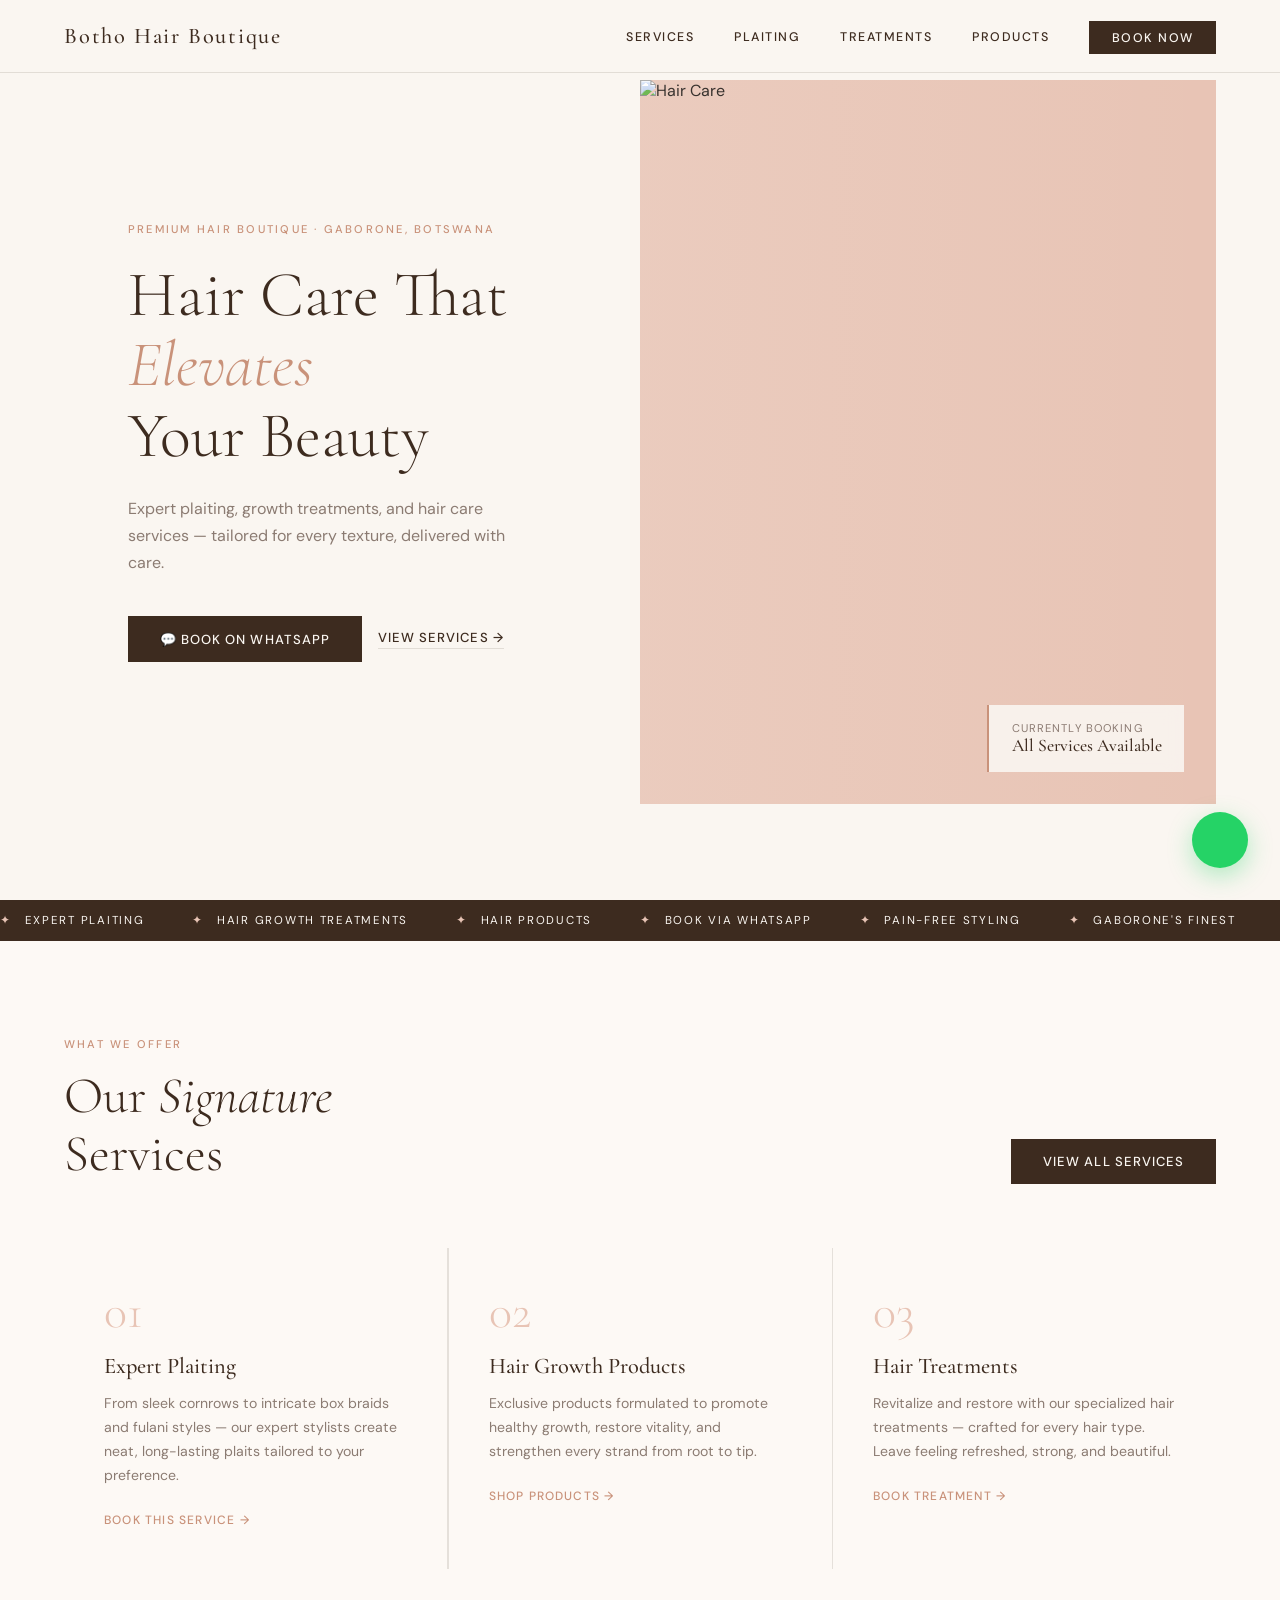
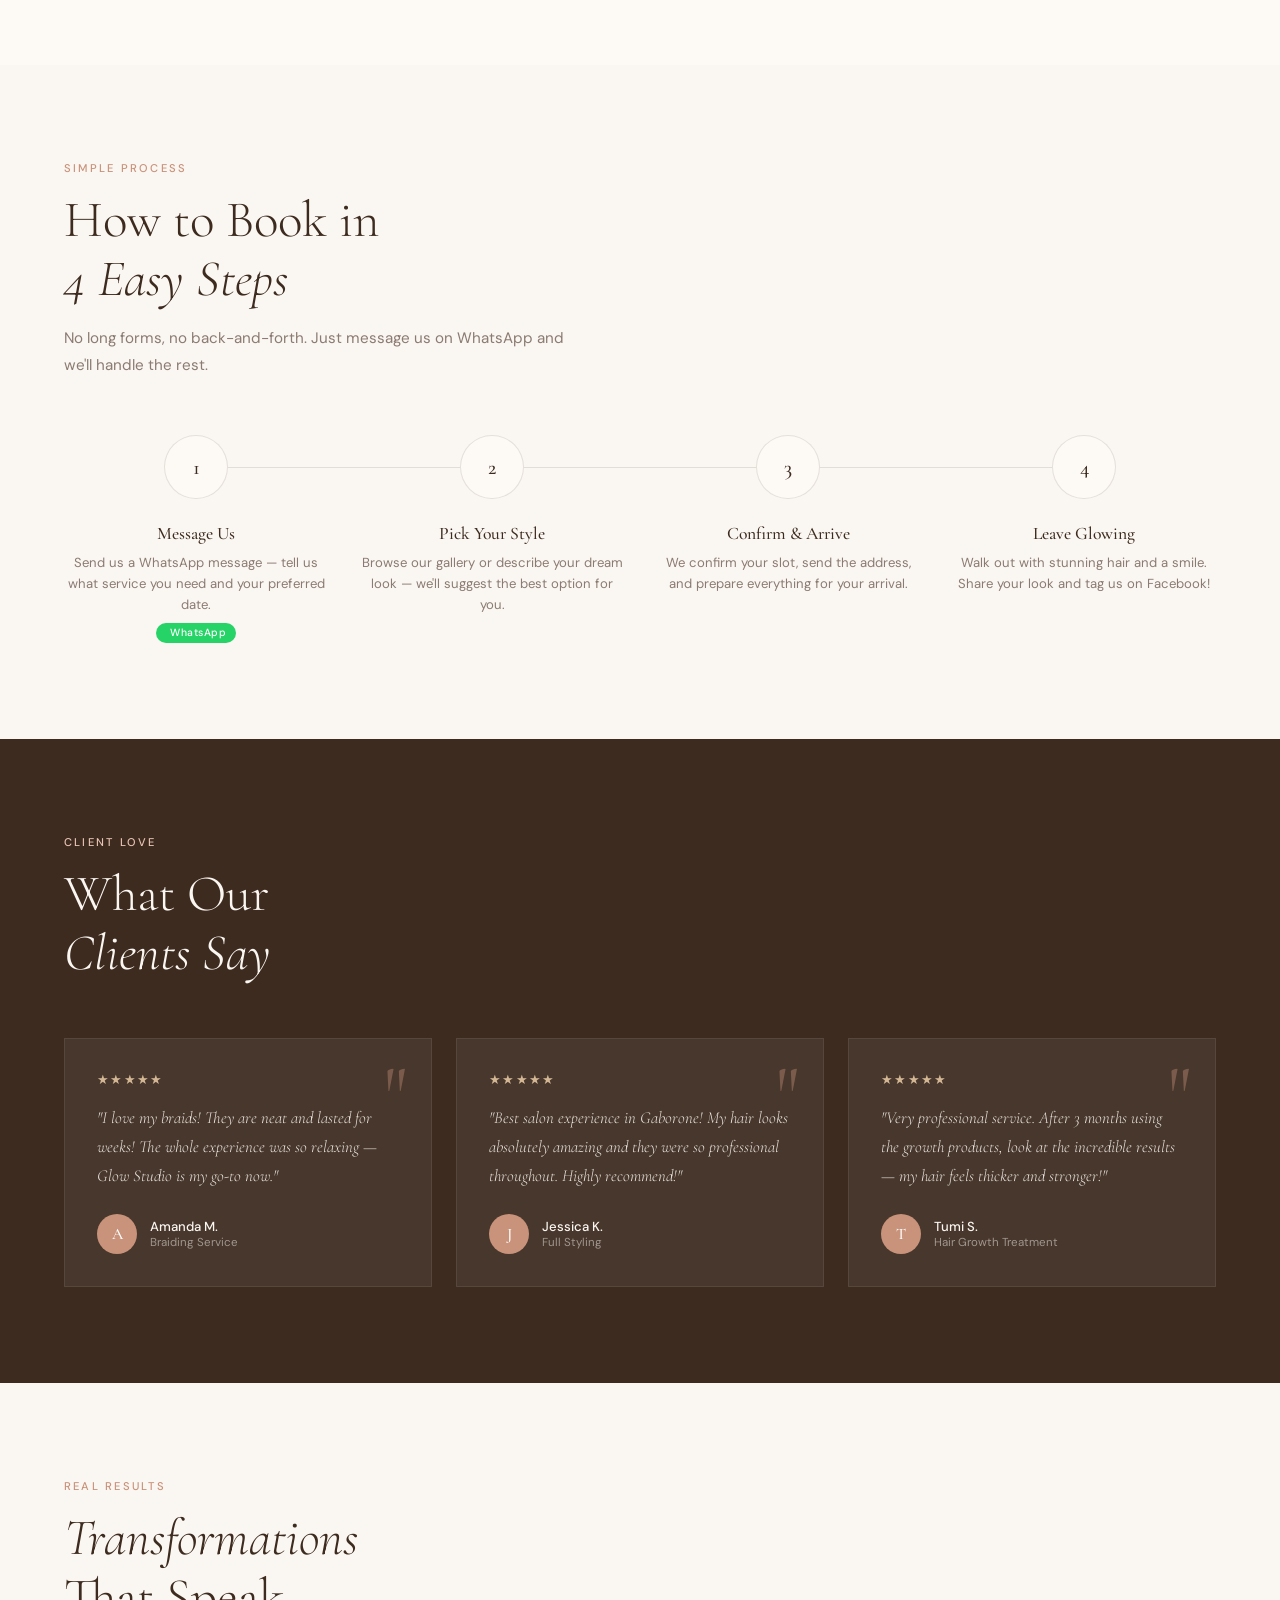
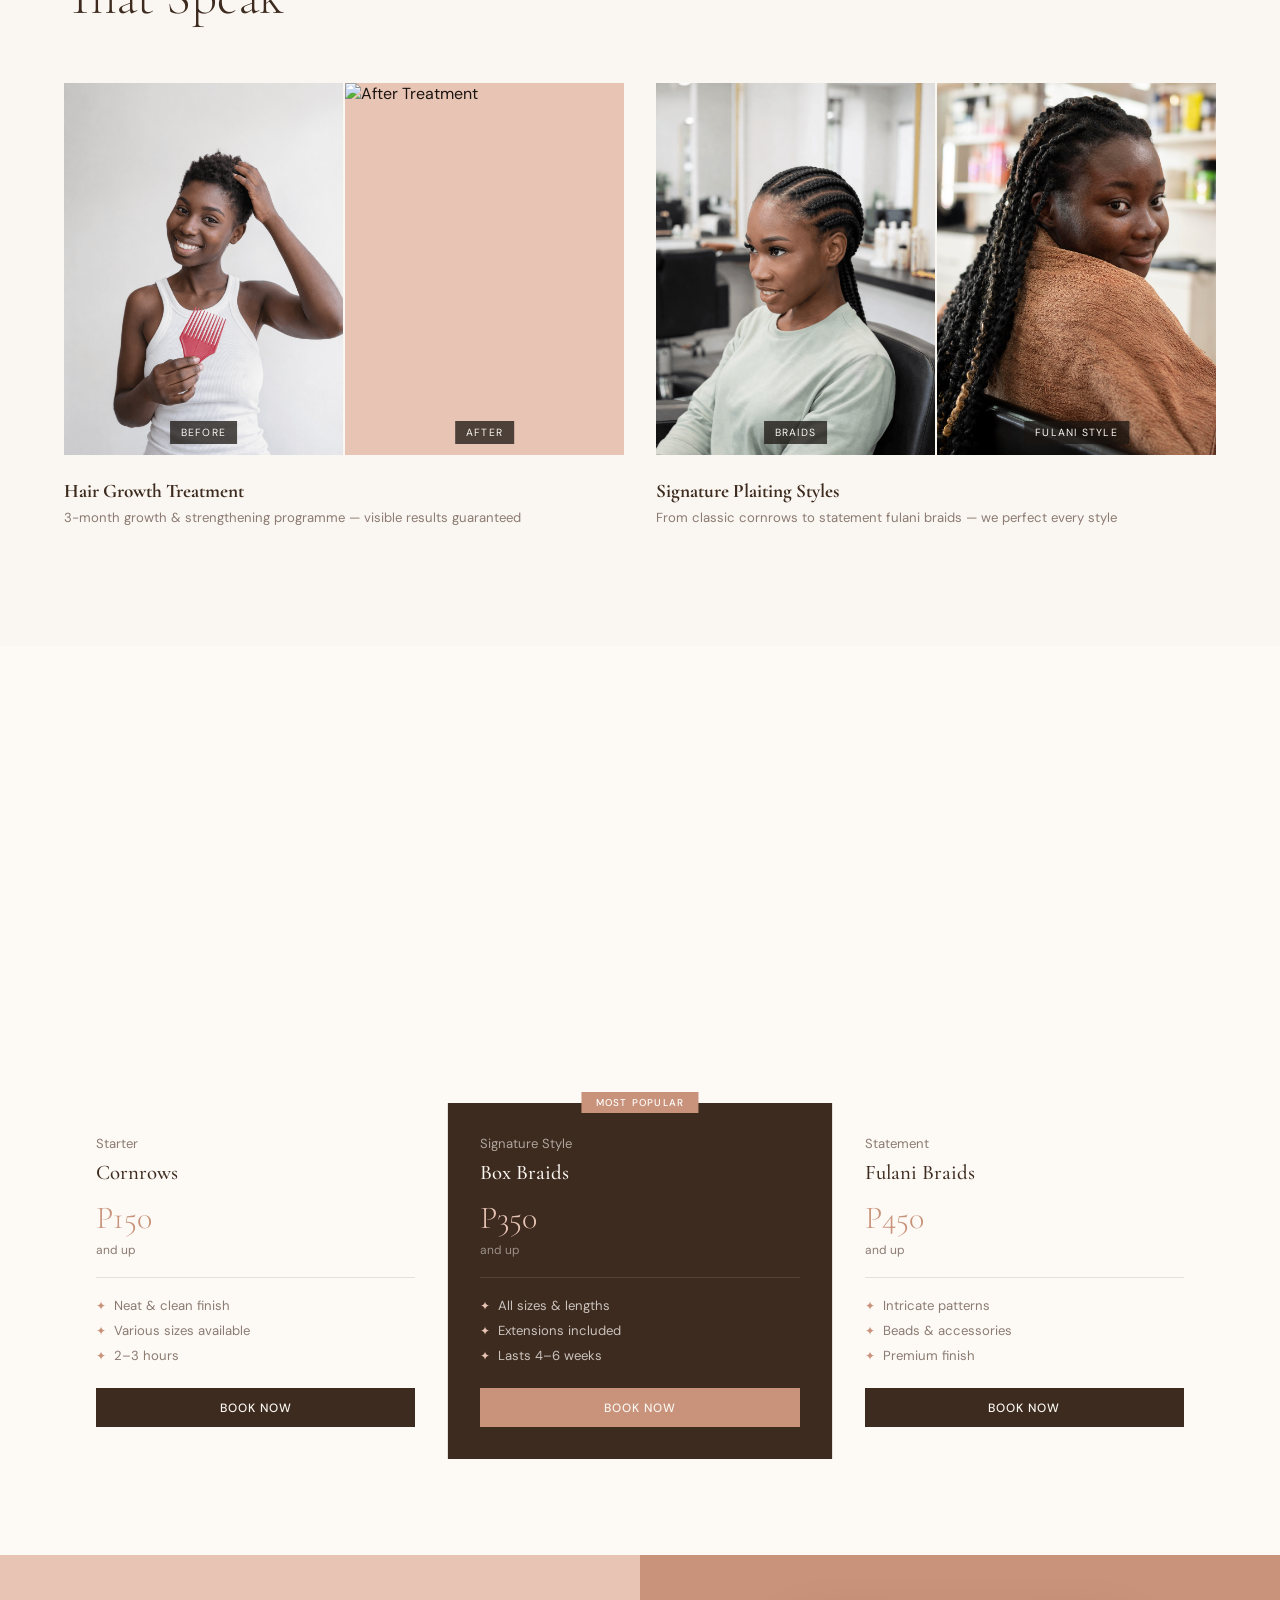
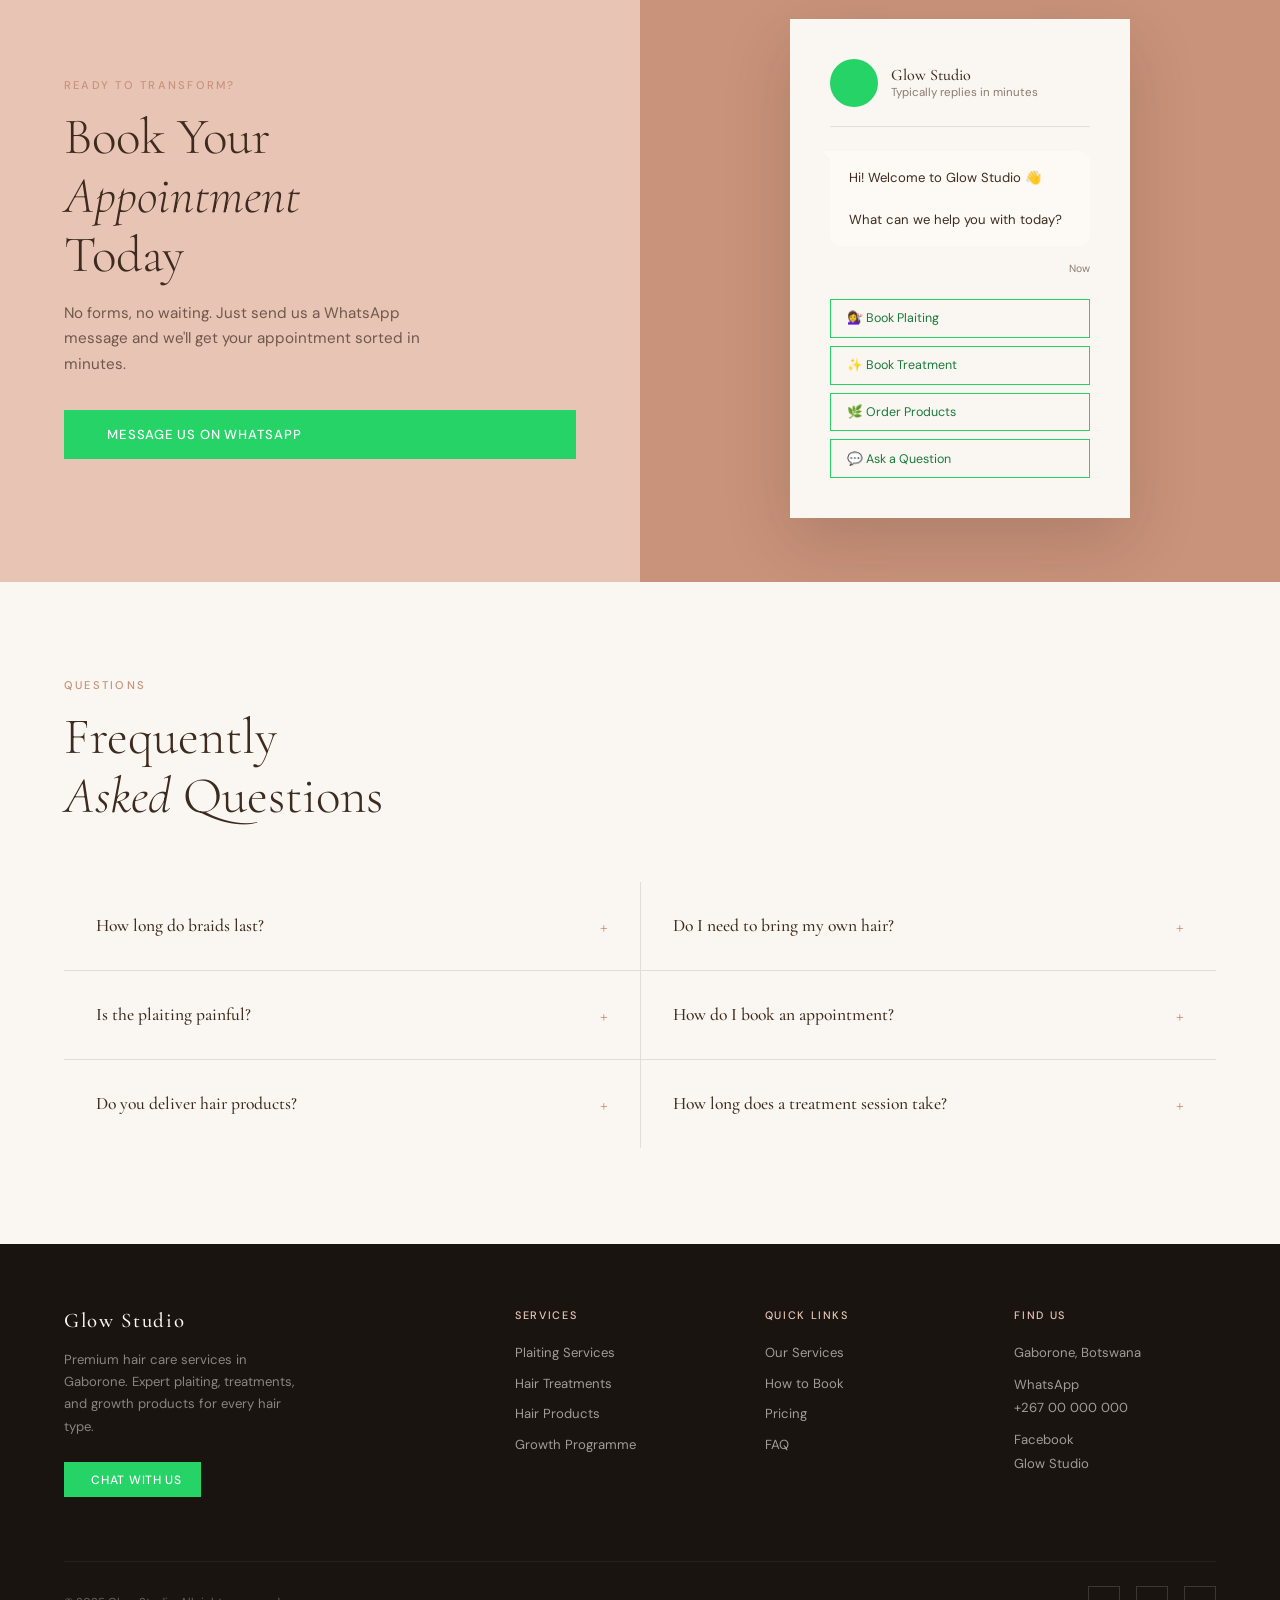
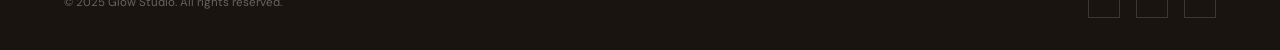
==== commit f37353d0: "Added new pictures into the placeholders" ====
--- a/index.html
+++ b/index.html
@@ -3,7 +3,7 @@
 <head>
 <meta charset="UTF-8">
 <meta name="viewport" content="width=device-width, initial-scale=1.0">
-<title>Glow Studio — Premium Hair Care in Gaborone</title>
+<title>Botho Hair Boutique — Premium Hair Care in Gaborone</title>
 <link href="https://fonts.googleapis.com/css2?family=Cormorant+Garamond:ital,wght@0,300;0,400;0,500;0,600;1,300;1,400&family=DM+Sans:wght@300;400;500&display=swap" rel="stylesheet">
 <link rel="stylesheet" href="styles.css">
 <link rel="stylesheet" href="../shared.css">
